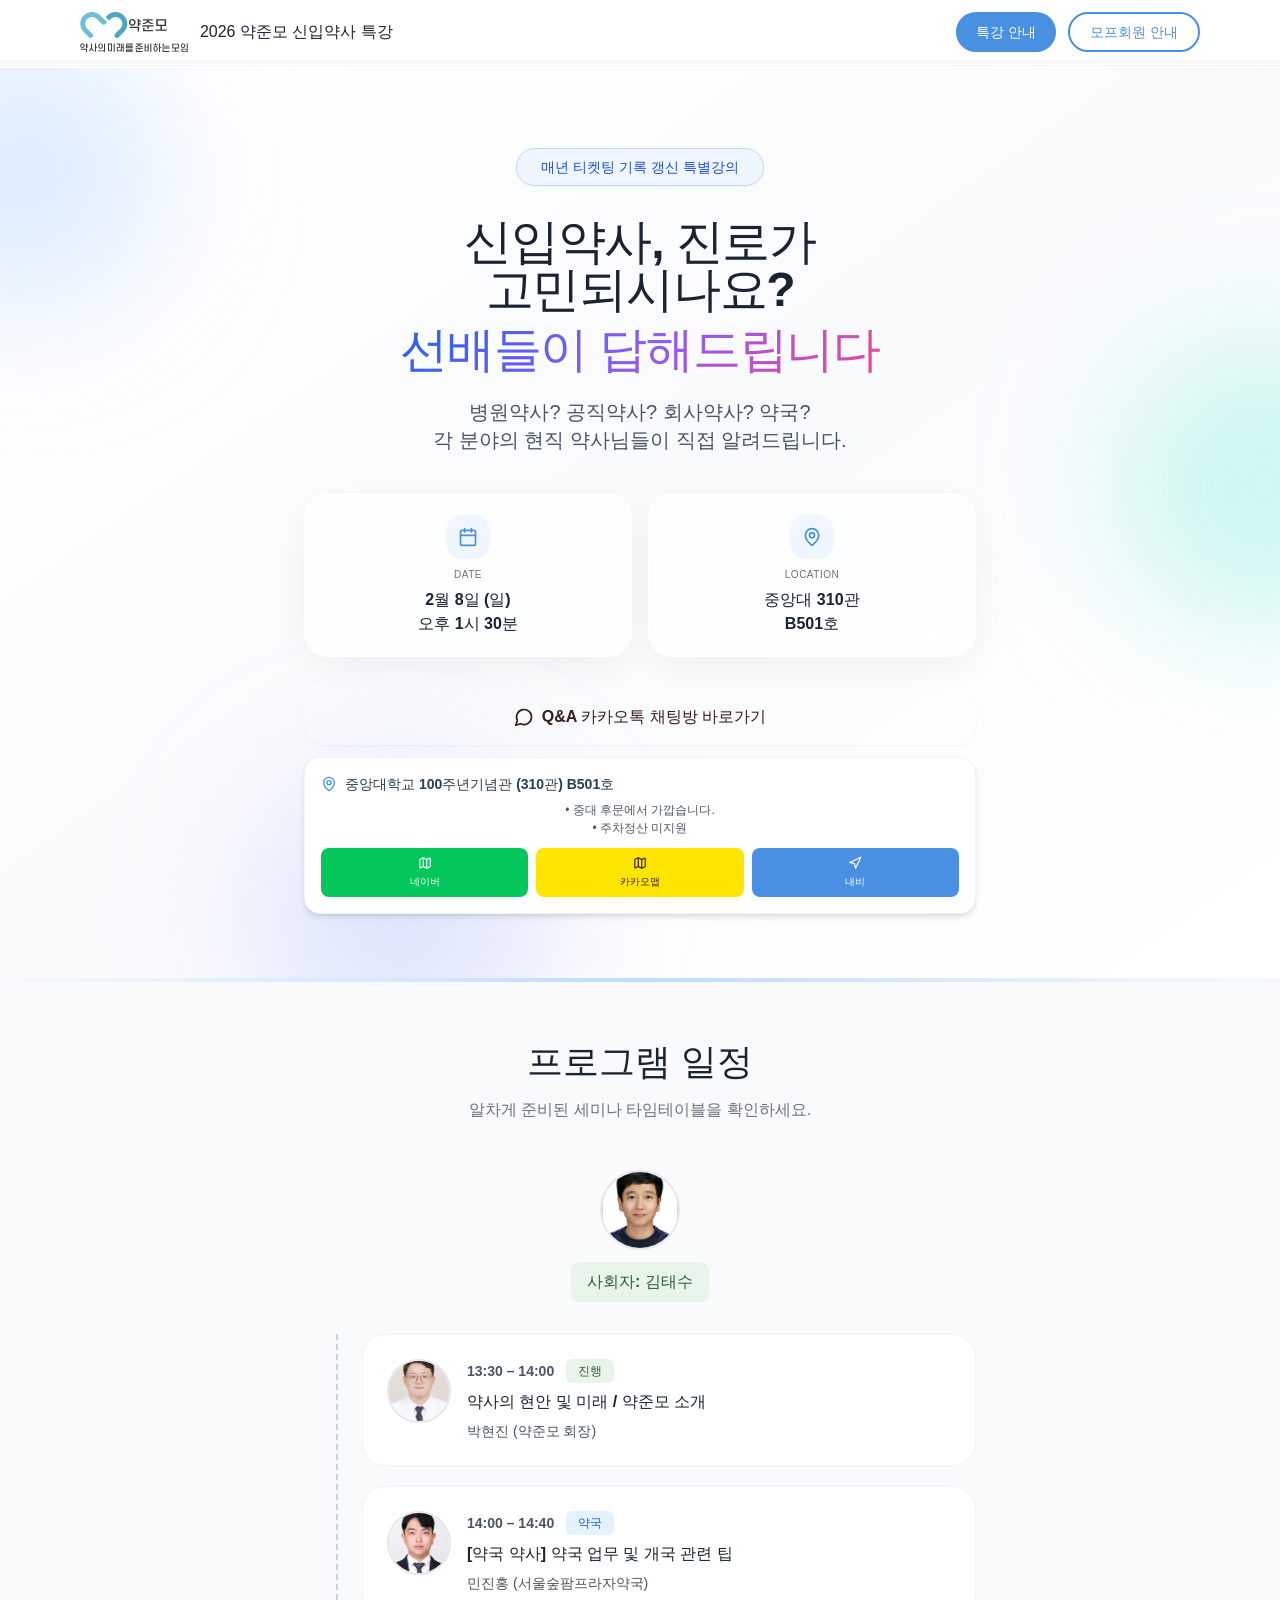
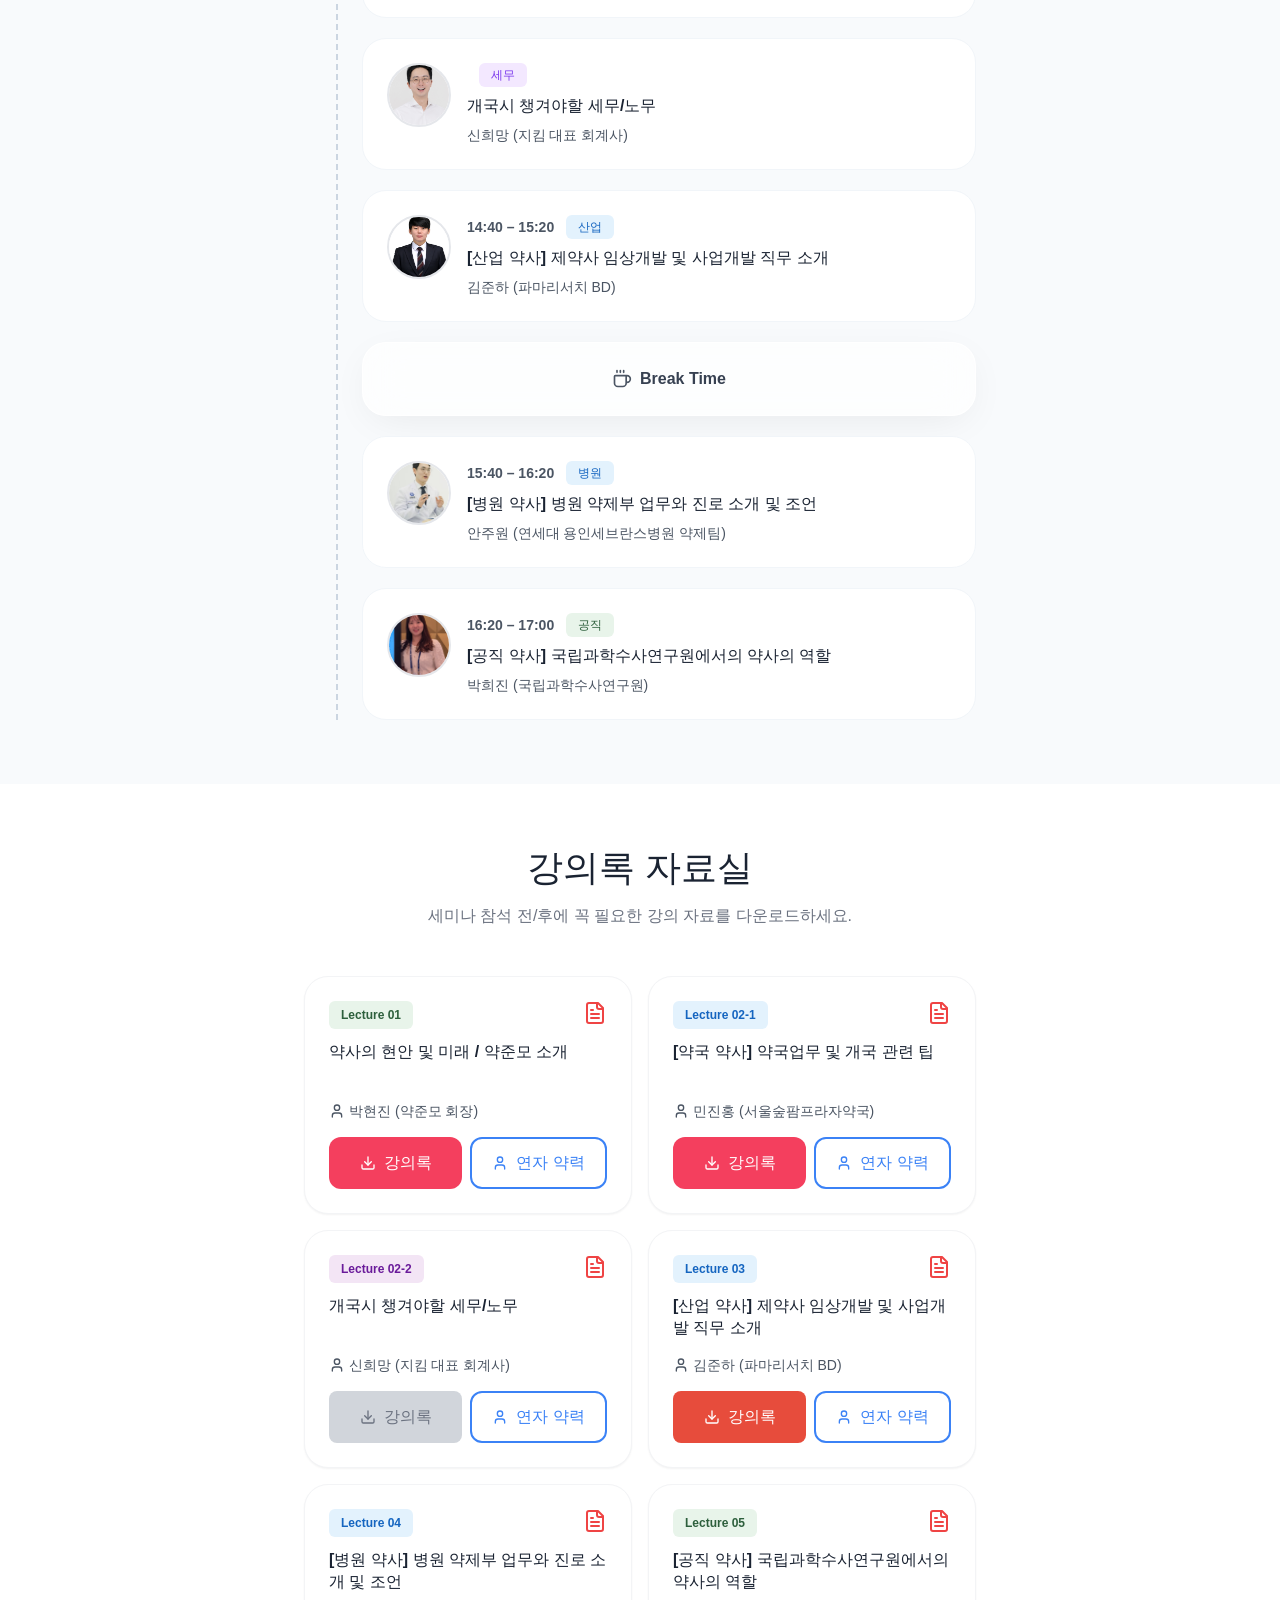
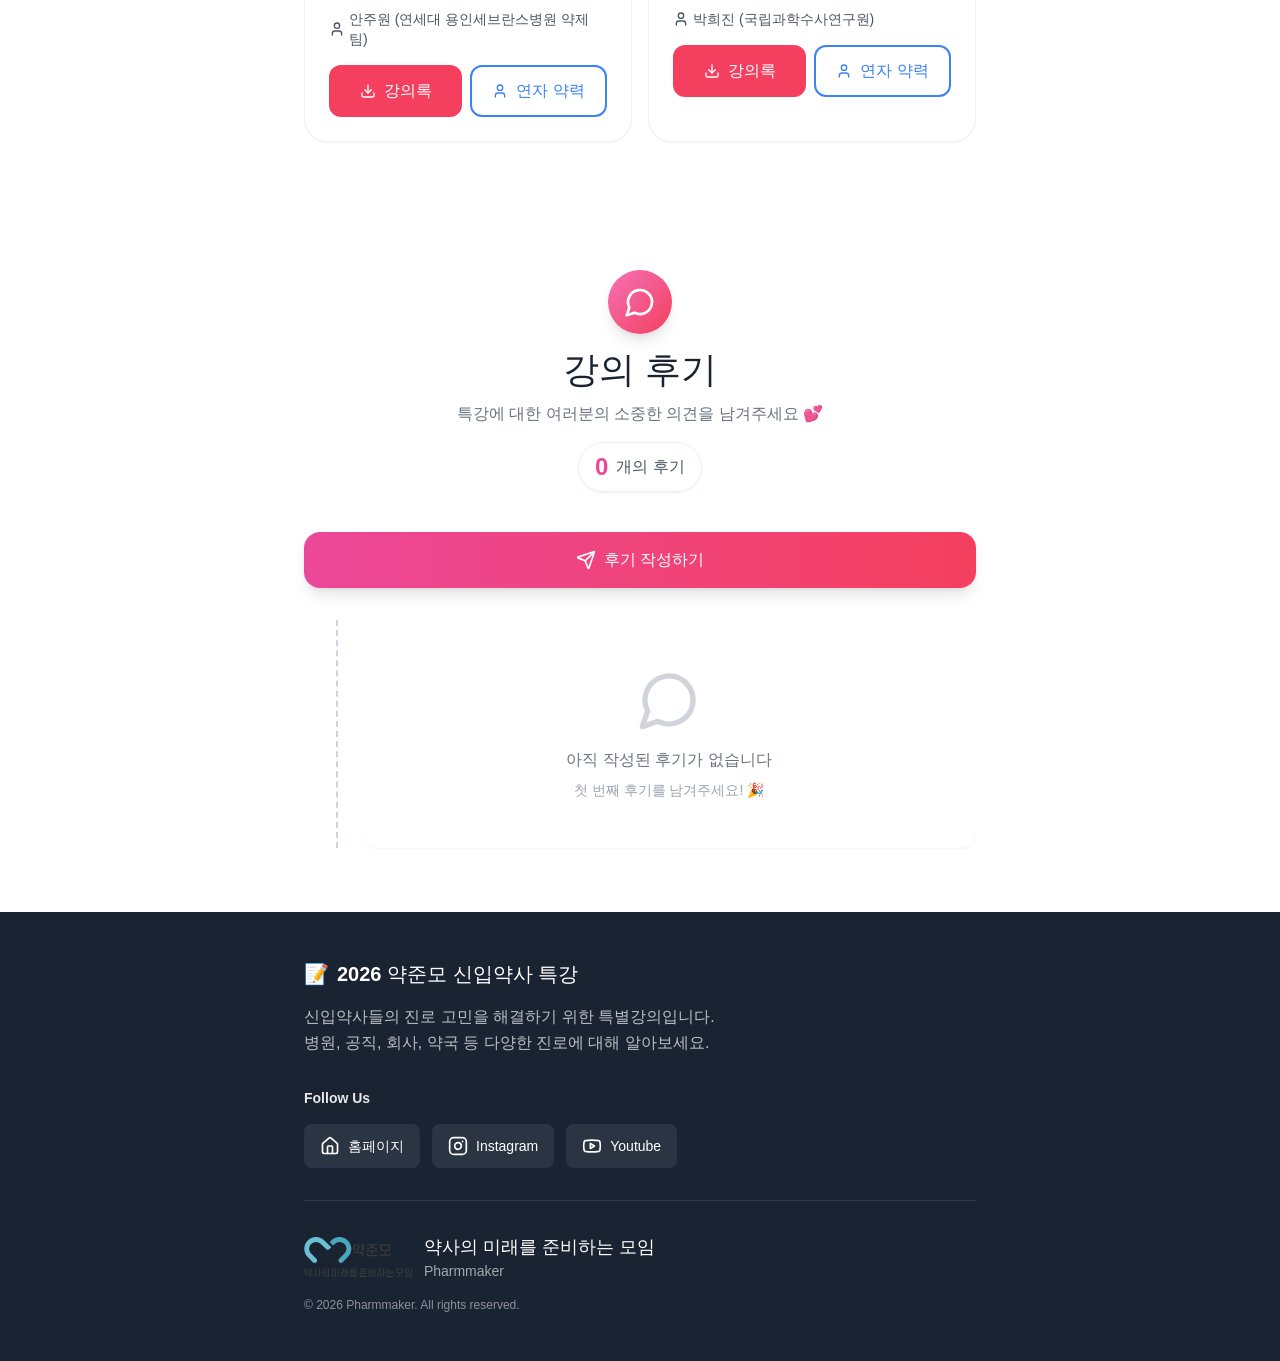
==== index.html @ dec11280 "chore: replace Tailwind CDN with compiled static CSS and clean up scripts" ====
<!doctype html>
<!-- Created in Figma Make -->
<html lang="kr">

<head>
    <meta charset="utf-8" />
    <noscript>
        <style>
            #container {
                display: none;
            }
        </style>
    </noscript>

    <meta name="viewport" content="width=device-width, initial-scale=1" />
    <meta name="color-scheme" content="light dark" />
    <meta name="color-scheme" content="light dark" />
    <style id="reset-css">
        @layer figreset, figoverridable, reset, theme, base, figutils, components, utilities;

        @layer figoverridable {
            :root {
                font-synthesis: none;
            }
        }

        @layer figutils {
            :root {
                --banner-height: 48px;
                --banner-height-v2: 40px;
                --full-height-with-banner: calc(100dvh - var(--banner-height));
            }

            @media (max-width: 600px) {
                .banner-v2-container {
                    left: 0 !important;
                    right: 0 !important;
                    margin: 0 auto !important;
                }
            }

            .wrapper-with-banner .min-h-screen {
                min-height: var(--full-height-with-banner);
            }

            .wrapper-with-banner .h-screen {
                height: var(--full-height-with-banner);
            }
        }
    </style>
    <style id="font-faces-0"></style>
    <style id="body-background-color">
        body:has([data-breakpoint-id="node-0_4"]) {
            background-color: #fff;
        }
    </style>
    <style id="ssr-css">
        #container .css-uwf2km {
            position: relative;
            flex: 1 0 0;
            display: block;
        }

        #container .css-exq74d {
            min-width: 1px;
            min-height: 1px;
            width: 100%;
            height: 100dvh;
        }

        #container .css-j9f0op {
            width: 100%;
            height: 100%;
        }
    </style>
    <script>
        window.__serverRenderedCSSClassNames = {
            "css-uwf2km":
                '{"position":"relative","flex":"1 0 0","display":"block"}',
            "css-exq74d":
                '{"minWidth":1,"minHeight":1,"width":"100%","height":"100dvh"}',
            "css-j9f0op": '{"width":"100%","height":"100%"}',
        };
    </script>
    <meta id="meta-9nigd2" name="description" content="병원? 약국? 회사? 공직? 약준모에서 신입 약사의 진로와 현실을 한 번에 확인하세요." />
    <!-- [EDIT: 사이트 메타데이터 (검색결과, 공유 시 뜨는 제목)] -->
    <meta id="meta-v06ulu" name="title" content="2026 약준모 신입 약사특강" />
    <meta id="meta-yw3oin" name="robots" content="noindex" />
    <meta id="meta-1ab1uk" name="twitter:card" content="summary_large_image" />
    <meta id="meta-fnr44y" name="twitter:url" content="https://day.xellos.top/" />
    <meta id="meta-foxz9n" name="twitter:title" content="2026 약준모 신입 약사특강" />
    <meta id="meta-uiui0t" name="twitter:description" content="병원? 약국? 회사? 공직? 약준모에서 신입 약사의 진로와 현실을 한 번에 확인하세요." />
    <meta id="meta-n0xxrk" property="og:title" content="2026 약준모 신입 약사특강" />
    <meta id="meta-dhmumg" property="og:description" content="병원? 약국? 회사? 공직? 약준모에서 신입 약사의 진로와 현실을 한 번에 확인하세요." />
    <meta id="meta-zfz6ci" property="og:type" content="website" />
    <meta id="meta-oncyjb" property="og:url" content="https://day.xellos.top/" />
    <meta id="meta-8jpxp7" property="og:site_name" content="2026 약준모 신입 약사특강" />
    <!-- [EDIT: 카카오톡 등 공유 시 나타나는 썸네일 이미지 (권장 크기: 1200x630, 가급적 절대경로(http...) 사용 권장)] -->
    <meta property="og:image" content="https://day.xellos.top/assets/images/share-thumbnail.jpg" />
    <meta name="twitter:image" content="https://day.xellos.top/assets/images/share-thumbnail.jpg" />
    <title id="title-e00xdp">2026 약준모 신입 약사특강</title>
    <!-- 기존 사이트(invite.0bin.in)의 스타일을 불러오는 부분 -->
    <link rel="stylesheet" href="./assets/css/style.css" />

    <link href="https://webfontworld.github.io/gmarket/GmarketSans.css" rel="stylesheet" />
    <link rel="stylesheet" href="./assets/css/tailwind.css" />
    <style>
        body * {
            font-family: "GmarketSans", "Gmarket Sans", sans-serif !important;
        }

        /* Modern Web App Styles */
        @keyframes float {

            0%,
            100% {
                transform: translateY(0);
            }

            50% {
                transform: translateY(-10px);
            }
        }

        @keyframes blob {
            0% {
                transform: translate(0px, 0px) scale(1);
            }

            33% {
                transform: translate(25px, -35px) scale(1.05);
            }

            66% {
                transform: translate(-15px, 15px) scale(0.95);
            }

            100% {
                transform: translate(0px, 0px) scale(1);
            }
        }

        .animate-blob {
            animation: blob 8s infinite cubic-bezier(0.4, 0, 0.2, 1);
        }

        .animation-delay-2000 {
            animation-delay: 2s;
        }

        .animation-delay-4000 {
            animation-delay: 4s;
        }

        .glass-card {
            background: rgba(255, 255, 255, 0.7);
            backdrop-filter: blur(20px);
            -webkit-backdrop-filter: blur(20px);
            border: 1px solid rgba(255, 255, 255, 0.8);
            box-shadow: 0 10px 40px -10px rgba(0, 0, 0, 0.08);
            transition: all 0.4s cubic-bezier(0.4, 0, 0.2, 1);
        }

        .glass-card:hover {
            transform: translateY(-5px);
            box-shadow: 0 20px 40px -10px rgba(0, 0, 0, 0.12);
            background: rgba(255, 255, 255, 0.95);
        }

        .word-keep {
            word-break: keep-all;
        }

        .text-gradient {
            background: linear-gradient(135deg, #2563eb, #8b5cf6, #ec4899);
            -webkit-background-clip: text;
            -webkit-text-fill-color: transparent;
        }

        .scale-touch {
            transition: transform 0.15s ease-out;
        }

        .scale-touch:active {
            transform: scale(0.96);
        }

        .schedule-timeline {
            border-left: 2px dashed #cbd5e1;
            margin-left: 32px;
            padding-left: 24px;
        }

        @media (max-width: 768px) {
            .schedule-timeline {
                margin-left: 24px;
                padding-left: 20px;
            }
        }
    </style>
</head>

<body>
    <!-- =========================================================
     [약준모 특강 템플릿 - 매년 업데이트 가이드]
     1. 연도 변경: 에디터에서 '2026'을 검색하여 다음 연도(예: 2027)로 모두 변경하세요.
     2. 일시/장소 변경: [EDIT: 일시 및 장소] 검색 후 해당 텍스트 수정
     3. 메인 배너 및 연자 사진: assets/images 폴더 내의 이미지 파일들을 
        동일한 이름(background-hero.png, speaker-1-profile.png 등)으로 덮어쓰기 하세요.
     4. 연자 정보: [EDIT: 연자 정보] 등을 검색하여 이름과 약력을 수정하세요.
     5. 링크 및 링크 버튼: [EDIT: 링크] 주석을 참고하여 이동 URL을 변경하세요.
========================================================== -->

    <script data-template-id="country-code">
        window.__cf_country = "KR";
    </script>

    <div id="container">
        <div>
            <div>
                <div class="tailwind css-uwf2km css-exq74d">
                    <div class="min-h-screen bg-white">
                        <header
                            class="fixed top-0 left-0 right-0 bg-white/80 backdrop-blur-md text-[#1a2332] z-50 shadow-sm border-b border-white/20">
                            <div class="max-w-6xl mx-auto px-4 py-3">
                                <div class="md:hidden">
                                    <div class="flex items-center justify-center gap-2 mb-3 cursor-pointer"
                                        onclick="window.location.href='index.html'">
                                        <img src="./assets/images/logo.svg" alt="약준모 로고" class="h-8" />
                                        <div class="text-sm text-[#1a2332]" style="
                          font-family: &quot;Gmarket Sans&quot;, sans-serif;
                          font-weight: 500;
                        ">
                                            2026 약준모 신입약사 특강
                                        </div>
                                    </div>
                                    <div class="flex gap-2 justify-center">
                                        <button onclick="window.location.href='index.html'"
                                            class="px-5 py-2 rounded-full text-sm font-semibold transition-colors duration-200 bg-[#4a90e2] text-white shadow-sm">
                                            특강 안내</button><button
                                            class="px-5 py-2 rounded-full text-sm font-semibold transition-colors duration-200 bg-white border-2 border-[#4a90e2] text-[#4a90e2] hover:bg-[#f0f7ff]">
                                            모프회원 안내
                                        </button>
                                    </div>
                                </div>
                                <div class="hidden md:flex items-center justify-between">
                                    <div class="flex items-center gap-3 cursor-pointer"
                                        onclick="window.location.href='index.html'">
                                        <img src="./assets/images/logo.svg" alt="약준모 로고" class="h-10" />
                                        <div class="text-base text-[#1a2332]" style="
                          font-family: &quot;Gmarket Sans&quot;, sans-serif;
                          font-weight: 500;
                        ">
                                            2026 약준모 신입약사 특강
                                        </div>
                                    </div>
                                    <div class="flex gap-3">
                                        <button onclick="window.location.href='index.html'"
                                            class="px-5 py-2 rounded-full text-sm font-semibold transition-colors duration-200 bg-[#4a90e2] text-white shadow-sm">
                                            특강 안내</button><button
                                            class="px-5 py-2 rounded-full text-sm font-semibold transition-colors duration-200 bg-white border-2 border-[#4a90e2] text-[#4a90e2] hover:bg-[#f0f7ff]">
                                            모프회원 안내
                                        </button>
                                    </div>
                                </div>
                            </div>
                            <div class="absolute bottom-0 left-0 right-0 h-1 bg-gray-100/50 overflow-hidden">
                                <div id="scroll-progress"
                                    class="h-full bg-gradient-to-r from-pink-500 via-blue-500 to-purple-500 transition-all duration-75 ease-out rounded-r-full"
                                    style="width: 0%"></div>
                            </div>
                        </header>
                        <main class="pt-[100px] md:pt-[68px]">
                            <section
                                class="relative bg-gradient-to-br from-[#eef2fe] via-[#f8fafc] to-[#f0fdfa] pt-20 pb-16 px-4 overflow-hidden">
                                <!-- Modern Animated Background Blobs -->
                                <div class="absolute inset-0 w-full h-full overflow-hidden z-0 pointer-events-none">
                                    <div
                                        class="absolute top-[-5%] left-[-10%] w-72 h-72 bg-blue-300 rounded-full mix-blend-multiply filter blur-3xl opacity-30 animate-blob">
                                    </div>
                                    <div
                                        class="absolute top-[30%] right-[-10%] w-72 h-72 bg-teal-300 rounded-full mix-blend-multiply filter blur-3xl opacity-30 animate-blob animation-delay-2000">
                                    </div>
                                    <div
                                        class="absolute bottom-[-10%] left-[20%] w-72 h-72 bg-indigo-300 rounded-full mix-blend-multiply filter blur-3xl opacity-30 animate-blob animation-delay-4000">
                                    </div>
                                </div>
                                <div class="max-w-2xl mx-auto text-center relative z-10">
                                    <div
                                        class="inline-flex items-center bg-blue-50 border border-blue-200 px-6 py-2 rounded-full mb-8 shadow-sm hover:shadow-md transition-transform hover:-translate-y-0.5 scale-touch">
                                        <span class="text-sm text-blue-700 font-bold">매년 티켓팅 기록 갱신 특별강의</span>
                                    </div>
                                    <h1 class="text-2xl sm:text-3xl md:text-5xl mb-5 tracking-tight word-keep leading-snug"
                                        style="
                        font-family: &quot;Gmarket Sans&quot;, sans-serif;
                        font-weight: 700;
                      ">
                                        <span class="text-[#1a2332]">신입약사, 진로가 고민되시나요?</span><br />
                                        <span class="text-gradient font-black mt-2 py-1 inline-block">선배들이 답해드립니다</span>
                                    </h1>
                                    <p class="text-[#475569] text-base md:text-xl mb-10 leading-relaxed word-keep">
                                        병원약사? 공직약사? 회사약사? 약국? <br class="hidden sm:block" />각 분야의 현직 약사님들이 직접 알려드립니다.
                                    </p>
                                    <div class="grid grid-cols-2 gap-4 mb-8">
                                        <div class="glass-card rounded-[24px] p-5 relative overflow-hidden group">
                                            <div class="flex flex-col items-center gap-2">
                                                <div
                                                    class="bg-blue-50 p-3 rounded-2xl group-hover:scale-110 transition-transform duration-300">
                                                    <svg xmlns="http://www.w3.org/2000/svg" width="24" height="24"
                                                        viewBox="0 0 24 24" fill="none" stroke="currentColor"
                                                        stroke-width="2" stroke-linecap="round" stroke-linejoin="round"
                                                        class="lucide lucide-calendar w-5 h-5 text-[#4a90e2]">
                                                        <path d="M8 2v4"></path>
                                                        <path d="M16 2v4"></path>
                                                        <rect width="18" height="18" x="3" y="4" rx="2"></rect>
                                                        <path d="M3 10h18"></path>
                                                    </svg>
                                                </div>
                                                <div class="text-center">
                                                    <p
                                                        class="text-[10px] text-gray-500 mb-1.5 tracking-wider uppercase">
                                                        Date
                                                    </p>
                                                    <p
                                                        class="font-bold text-[#1a2332] text-sm md:text-base leading-tight word-keep">
                                                        2월 8일 (일)<br />오후 1시 30분
                                                    </p>
                                                </div>
                                            </div>
                                        </div>
                                        <div class="glass-card rounded-[24px] p-5 relative overflow-hidden group">
                                            <div class="flex flex-col items-center gap-2">
                                                <div
                                                    class="bg-blue-50 p-3 rounded-2xl group-hover:scale-110 transition-transform duration-300">
                                                    <svg xmlns="http://www.w3.org/2000/svg" width="24" height="24"
                                                        viewBox="0 0 24 24" fill="none" stroke="currentColor"
                                                        stroke-width="2" stroke-linecap="round" stroke-linejoin="round"
                                                        class="lucide lucide-map-pin w-5 h-5 text-[#4a90e2]">
                                                        <path
                                                            d="M20 10c0 4.993-5.539 10.193-7.399 11.799a1 1 0 0 1-1.202 0C9.539 20.193 4 14.993 4 10a8 8 0 0 1 16 0">
                                                        </path>
                                                        <circle cx="12" cy="10" r="3"></circle>
                                                    </svg>
                                                </div>
                                                <div class="text-center">
                                                    <p
                                                        class="text-[10px] text-gray-500 mb-1.5 tracking-wider uppercase">
                                                        Location
                                                    </p>
                                                    <p
                                                        class="font-bold text-[#1a2332] text-sm md:text-base leading-tight word-keep">
                                                        중앙대 310관<br />B501호
                                                    </p>
                                                </div>
                                            </div>
                                        </div>
                                    </div>
                                    <div class="flex flex-col gap-3">
                                        <a href="https://open.kakao.com/o/gtef7uei" target="_blank"
                                            rel="noopener noreferrer"
                                            class="scale-touch w-full bg-gradient-to-r from-[#ffe812] to-[#ffdf00] hover:brightness-95 text-[#3a1d1d] font-bold py-4 px-6 rounded-[20px] flex items-center justify-center gap-2 shadow-sm hover:shadow-md transition-all duration-200"><svg
                                                xmlns="http://www.w3.org/2000/svg" width="24" height="24"
                                                viewBox="0 0 24 24" fill="none" stroke="currentColor" stroke-width="2"
                                                stroke-linecap="round" stroke-linejoin="round"
                                                class="lucide lucide-message-circle w-5 h-5">
                                                <path d="M7.9 20A9 9 0 1 0 4 16.1L2 22Z"></path>
                                            </svg>Q&amp;A 카카오톡 채팅방 바로가기</a>
                                        <div class="bg-white rounded-2xl p-4 shadow-md border border-gray-100">
                                            <div class="flex items-center gap-2 mb-2">
                                                <svg xmlns="http://www.w3.org/2000/svg" width="24" height="24"
                                                    viewBox="0 0 24 24" fill="none" stroke="currentColor"
                                                    stroke-width="2" stroke-linecap="round" stroke-linejoin="round"
                                                    class="lucide lucide-map-pin w-4 h-4 text-[#4a90e2]">
                                                    <path
                                                        d="M20 10c0 4.993-5.539 10.193-7.399 11.799a1 1 0 0 1-1.202 0C9.539 20.193 4 14.993 4 10a8 8 0 0 1 16 0">
                                                    </path>
                                                    <circle cx="12" cy="10" r="3"></circle>
                                                </svg>
                                                <h3 class="font-bold text-[#2c3e50] text-sm">
                                                    중앙대학교 100주년기념관 (310관) B501호
                                                </h3>
                                            </div>
                                            <div class="text-xs text-gray-600 mb-3 space-y-0.5">
                                                <p>• 중대 후문에서 가깝습니다.</p>
                                                <p>• 주차정산 미지원</p>
                                            </div>
                                            <div class="grid grid-cols-3 gap-2">
                                                <a href="nmap://place?id=1960046577"
                                                    class="flex flex-col items-center justify-center gap-1 bg-[#03c75a] hover:bg-[#02b350] text-white py-2 px-2 rounded-lg transition-colors duration-200"><svg
                                                        xmlns="http://www.w3.org/2000/svg" width="24" height="24"
                                                        viewBox="0 0 24 24" fill="none" stroke="currentColor"
                                                        stroke-width="2" stroke-linecap="round" stroke-linejoin="round"
                                                        class="lucide lucide-map w-3.5 h-3.5">
                                                        <path
                                                            d="M14.106 5.553a2 2 0 0 0 1.788 0l3.659-1.83A1 1 0 0 1 21 4.619v12.764a1 1 0 0 1-.553.894l-4.553 2.277a2 2 0 0 1-1.788 0l-4.212-2.106a2 2 0 0 0-1.788 0l-3.659 1.83A1 1 0 0 1 3 19.381V6.618a1 1 0 0 1 .553-.894l4.553-2.277a2 2 0 0 1 1.788 0z">
                                                        </path>
                                                        <path d="M15 5.764v15"></path>
                                                        <path d="M9 3.236v15"></path>
                                                    </svg><span class="text-[10px] font-semibold">네이버</span></a><a
                                                    href="kakaomap://place?id=25977518"
                                                    class="flex flex-col items-center justify-center gap-1 bg-[#fee500] hover:bg-[#fdd800] text-[#3c1e1e] py-2 px-2 rounded-lg transition-colors duration-200"><svg
                                                        xmlns="http://www.w3.org/2000/svg" width="24" height="24"
                                                        viewBox="0 0 24 24" fill="none" stroke="currentColor"
                                                        stroke-width="2" stroke-linecap="round" stroke-linejoin="round"
                                                        class="lucide lucide-map w-3.5 h-3.5">
                                                        <path
                                                            d="M14.106 5.553a2 2 0 0 0 1.788 0l3.659-1.83A1 1 0 0 1 21 4.619v12.764a1 1 0 0 1-.553.894l-4.553 2.277a2 2 0 0 1-1.788 0l-4.212-2.106a2 2 0 0 0-1.788 0l-3.659 1.83A1 1 0 0 1 3 19.381V6.618a1 1 0 0 1 .553-.894l4.553-2.277a2 2 0 0 1 1.788 0z">
                                                        </path>
                                                        <path d="M15 5.764v15"></path>
                                                        <path d="M9 3.236v15"></path>
                                                    </svg><span class="text-[10px] font-semibold">카카오맵</span></a><a
                                                    href="kakaomap://route?ep=25977518&amp;by=CAR"
                                                    class="flex flex-col items-center justify-center gap-1 bg-[#4a90e2] hover:bg-[#357abd] text-white py-2 px-2 rounded-lg transition-colors duration-200"><svg
                                                        xmlns="http://www.w3.org/2000/svg" width="24" height="24"
                                                        viewBox="0 0 24 24" fill="none" stroke="currentColor"
                                                        stroke-width="2" stroke-linecap="round" stroke-linejoin="round"
                                                        class="lucide lucide-navigation w-3.5 h-3.5">
                                                        <polygon points="3 11 22 2 13 21 11 13 3 11"></polygon>
                                                    </svg><span class="text-[10px] font-semibold">내비</span></a>
                                            </div>
                                        </div>
                                    </div>
                                </div>
                            </section>
                            <section class="py-16 px-4 bg-slate-50 relative overflow-hidden">
                                <div
                                    class="absolute top-0 right-0 w-full h-1 bg-gradient-to-r from-transparent via-blue-200 to-transparent">
                                </div>
                                <div class="max-w-2xl mx-auto">
                                    <h2 class="text-2xl md:text-4xl font-bold text-center mb-4 text-[#1a2332]">
                                        프로그램 일정
                                    </h2>
                                    <p class="text-center text-gray-500 mb-12 word-keep text-sm md:text-base">
                                        알차게 준비된 세미나 타임테이블을 확인하세요.
                                    </p>
                                    <div class="mb-8 flex flex-col items-center">
                                        <img src="./assets/images/hero-background.png" alt="김태수 사회자"
                                            class="w-20 h-20 rounded-full object-cover border-2 border-gray-200 mb-3" /><span
                                            class="inline-block bg-[#e8f4ea] text-[#2d5f3c] px-4 py-2 rounded-lg font-semibold">사회자:
                                            김태수</span>
                                    </div>
                                    <div class="space-y-5 schedule-timeline">
                                        <div
                                            class="bg-white border border-slate-100 rounded-[24px] p-6 hover:shadow-xl transition-all duration-300 hover:-translate-y-1 relative z-10">
                                            <div class="flex items-start gap-4">
                                                <div class="flex-shrink-0">
                                                    <img src="./assets/images/speaker-1-profile.png" alt="박현진 (약준모 회장)"
                                                        class="w-16 h-16 rounded-full object-cover border-2 border-gray-200" />
                                                </div>
                                                <div class="flex-1">
                                                    <div class="flex items-center gap-3 mb-2">
                                                        <div class="text-gray-600 font-semibold text-sm">
                                                            13:30 – 14:00
                                                        </div>
                                                        <span
                                                            class="inline-block px-3 py-1 rounded-md text-xs font-semibold bg-[#e8f4ea] text-[#2d5f3c]">진행</span>
                                                    </div>
                                                    <h3 class="font-bold text-[#1a2332] mb-2 leading-snug">
                                                        약사의 현안 및 미래 / 약준모 소개
                                                    </h3>
                                                    <p class="text-sm text-gray-600">
                                                        박현진 (약준모 회장)
                                                    </p>
                                                </div>
                                            </div>
                                        </div>
                                        <div
                                            class="bg-white border border-slate-100 rounded-[24px] p-6 hover:shadow-xl transition-all duration-300 hover:-translate-y-1 relative z-10">
                                            <div class="flex items-start gap-4">
                                                <div class="flex-shrink-0">
                                                    <img src="./assets/images/speaker-2-profile.png"
                                                        alt="민진홍 (서울숲팜프라자약국)"
                                                        class="w-16 h-16 rounded-full object-cover border-2 border-gray-200" />
                                                </div>
                                                <div class="flex-1">
                                                    <div class="flex items-center gap-3 mb-2">
                                                        <div class="text-gray-600 font-semibold text-sm">
                                                            14:00 – 14:40
                                                        </div>
                                                        <span
                                                            class="inline-block px-3 py-1 rounded-md text-xs font-semibold bg-[#e3f2fd] text-[#1565c0]">약국</span>
                                                    </div>
                                                    <h3 class="font-bold text-[#1a2332] mb-2 leading-snug">
                                                        [약국 약사] 약국 업무 및 개국 관련 팁
                                                    </h3>
                                                    <p class="text-sm text-gray-600">
                                                        민진홍 (서울숲팜프라자약국)
                                                    </p>
                                                </div>
                                            </div>
                                        </div>
                                        <div
                                            class="bg-white border border-slate-100 rounded-[24px] p-6 hover:shadow-xl transition-all duration-300 hover:-translate-y-1 relative z-10">
                                            <div class="flex items-start gap-4">
                                                <div class="flex-shrink-0">
                                                    <img src="./assets/images/speaker-3-profile.png"
                                                        alt="신희망 (지킴 대표 회계사)"
                                                        class="w-16 h-16 rounded-full object-cover border-2 border-gray-200" />
                                                </div>
                                                <div class="flex-1">
                                                    <div class="flex items-center gap-3 mb-2">
                                                        <div class="text-gray-600 font-semibold text-sm"></div>
                                                        <span
                                                            class="inline-block px-3 py-1 rounded-md text-xs font-semibold bg-[#f3e8ff] text-[#7c3aed]">세무</span>
                                                    </div>
                                                    <h3 class="font-bold text-[#1a2332] mb-2 leading-snug">
                                                        개국시 챙겨야할 세무/노무
                                                    </h3>
                                                    <p class="text-sm text-gray-600">
                                                        신희망 (지킴 대표 회계사)
                                                    </p>
                                                </div>
                                            </div>
                                        </div>
                                        <div
                                            class="bg-white border border-slate-100 rounded-[24px] p-6 hover:shadow-xl transition-all duration-300 hover:-translate-y-1 relative z-10">
                                            <div class="flex items-start gap-4">
                                                <div class="flex-shrink-0">
                                                    <img src="./assets/images/speaker-1-detail.png" alt="김준하 (파마리서치 BD)"
                                                        class="w-16 h-16 rounded-full object-cover border-2 border-gray-200" />
                                                </div>
                                                <div class="flex-1">
                                                    <div class="flex items-center gap-3 mb-2">
                                                        <div class="text-gray-600 font-semibold text-sm">
                                                            14:40 – 15:20
                                                        </div>
                                                        <span
                                                            class="inline-block px-3 py-1 rounded-md text-xs font-semibold bg-[#e3f2fd] text-[#1565c0]">산업</span>
                                                    </div>
                                                    <h3 class="font-bold text-[#1a2332] mb-2 leading-snug">
                                                        [산업 약사] 제약사 임상개발 및 사업개발 직무 소개
                                                    </h3>
                                                    <p class="text-sm text-gray-600">
                                                        김준하 (파마리서치 BD)
                                                    </p>
                                                </div>
                                            </div>
                                        </div>
                                        <div
                                            class="glass-card rounded-[24px] p-6 flex items-center justify-center gap-2 relative z-10">
                                            <svg xmlns="http://www.w3.org/2000/svg" width="24" height="24"
                                                viewBox="0 0 24 24" fill="none" stroke="currentColor" stroke-width="2"
                                                stroke-linecap="round" stroke-linejoin="round"
                                                class="lucide lucide-coffee w-5 h-5 text-gray-600">
                                                <path d="M10 2v2"></path>
                                                <path d="M14 2v2"></path>
                                                <path
                                                    d="M16 8a1 1 0 0 1 1 1v8a4 4 0 0 1-4 4H7a4 4 0 0 1-4-4V9a1 1 0 0 1 1-1h14a4 4 0 1 1 0 8h-1">
                                                </path>
                                                <path d="M6 2v2"></path>
                                            </svg><span class="font-semibold text-gray-700">Break Time</span>
                                        </div>
                                        <div
                                            class="bg-white border border-slate-100 rounded-[24px] p-6 hover:shadow-xl transition-all duration-300 hover:-translate-y-1 relative z-10">
                                            <div class="flex items-start gap-4">
                                                <div class="flex-shrink-0">
                                                    <img src="./assets/images/speaker-2-detail.png"
                                                        alt="안주원 (연세대 용인세브란스병원 약제팀)"
                                                        class="w-16 h-16 rounded-full object-cover border-2 border-gray-200" />
                                                </div>
                                                <div class="flex-1">
                                                    <div class="flex items-center gap-3 mb-2">
                                                        <div class="text-gray-600 font-semibold text-sm">
                                                            15:40 – 16:20
                                                        </div>
                                                        <span
                                                            class="inline-block px-3 py-1 rounded-md text-xs font-semibold bg-[#e3f2fd] text-[#1565c0]">병원</span>
                                                    </div>
                                                    <h3 class="font-bold text-[#1a2332] mb-2 leading-snug">
                                                        [병원 약사] 병원 약제부 업무와 진로 소개 및 조언
                                                    </h3>
                                                    <p class="text-sm text-gray-600">
                                                        안주원 (연세대 용인세브란스병원 약제팀)
                                                    </p>
                                                </div>
                                            </div>
                                        </div>
                                        <div
                                            class="bg-white border border-slate-100 rounded-[24px] p-6 hover:shadow-xl transition-all duration-300 hover:-translate-y-1 relative z-10">
                                            <div class="flex items-start gap-4">
                                                <div class="flex-shrink-0">
                                                    <img src="./assets/images/speaker-3-detail.png"
                                                        alt="박희진 (국립과학수사연구원)"
                                                        class="w-16 h-16 rounded-full object-cover border-2 border-gray-200" />
                                                </div>
                                                <div class="flex-1">
                                                    <div class="flex items-center gap-3 mb-2">
                                                        <div class="text-gray-600 font-semibold text-sm">
                                                            16:20 – 17:00
                                                        </div>
                                                        <span
                                                            class="inline-block px-3 py-1 rounded-md text-xs font-semibold bg-[#e8f4ea] text-[#2d5f3c]">공직</span>
                                                    </div>
                                                    <h3 class="font-bold text-[#1a2332] mb-2 leading-snug">
                                                        [공직 약사] 국립과학수사연구원에서의 약사의 역할
                                                    </h3>
                                                    <p class="text-sm text-gray-600">
                                                        박희진 (국립과학수사연구원)
                                                    </p>
                                                </div>
                                            </div>
                                        </div>
                                    </div>
                                </div>
                            </section>
                            <section class="py-16 px-4 bg-white">
                                <div class="max-w-2xl mx-auto">
                                    <h2 class="text-2xl md:text-4xl font-bold text-center mb-4 text-[#1a2332]">
                                        강의록 자료실
                                    </h2>
                                    <p class="text-center text-gray-500 mb-12 word-keep text-sm md:text-base">
                                        세미나 참석 전/후에 꼭 필요한 강의 자료를 다운로드하세요.
                                    </p>
                                    <div class="grid grid-cols-1 md:grid-cols-2 gap-4">
                                        <div
                                            class="bg-white border border-gray-100 rounded-[24px] p-6 shadow-sm hover:shadow-xl transition-all duration-300 hover:-translate-y-1 relative group">
                                            <div class="flex items-start justify-between mb-3">
                                                <span
                                                    class="text-xs font-bold px-3 py-1.5 rounded-md bg-[#e8f4ea] text-[#2d5f3c]">Lecture
                                                    01</span><svg xmlns="http://www.w3.org/2000/svg" width="24"
                                                    height="24" viewBox="0 0 24 24" fill="none" stroke="currentColor"
                                                    stroke-width="2" stroke-linecap="round" stroke-linejoin="round"
                                                    class="lucide lucide-file-text w-6 h-6 text-red-500">
                                                    <path
                                                        d="M15 2H6a2 2 0 0 0-2 2v16a2 2 0 0 0 2 2h12a2 2 0 0 0 2-2V7Z">
                                                    </path>
                                                    <path d="M14 2v4a2 2 0 0 0 2 2h4"></path>
                                                    <path d="M10 9H8"></path>
                                                    <path d="M16 13H8"></path>
                                                    <path d="M16 17H8"></path>
                                                </svg>
                                            </div>
                                            <h3 class="font-bold text-[#1a2332] mb-3 leading-snug min-h-[3rem]">
                                                약사의 현안 및 미래 / 약준모 소개
                                            </h3>
                                            <div class="flex items-center gap-1 text-sm text-gray-600 mb-4">
                                                <svg xmlns="http://www.w3.org/2000/svg" width="24" height="24"
                                                    viewBox="0 0 24 24" fill="none" stroke="currentColor"
                                                    stroke-width="2" stroke-linecap="round" stroke-linejoin="round"
                                                    class="lucide lucide-user w-4 h-4">
                                                    <path d="M19 21v-2a4 4 0 0 0-4-4H9a4 4 0 0 0-4 4v2"></path>
                                                    <circle cx="12" cy="7" r="4"></circle>
                                                </svg><span>박현진 (약준모 회장)</span>
                                            </div>
                                            <div class="flex gap-2">
                                                <a href="https://www.pharmmaker.com/lectures/lecture01_park_hyunjin.pdf"
                                                    target="_blank" rel="noopener noreferrer"
                                                    class="scale-touch flex-1 font-bold py-3 px-4 rounded-xl flex items-center justify-center gap-2 transition-all duration-200 bg-rose-500 text-white hover:bg-rose-600 hover:shadow-md cursor-pointer"><svg
                                                        xmlns="http://www.w3.org/2000/svg" width="24" height="24"
                                                        viewBox="0 0 24 24" fill="none" stroke="currentColor"
                                                        stroke-width="2" stroke-linecap="round" stroke-linejoin="round"
                                                        class="lucide lucide-download w-4 h-4">
                                                        <path d="M21 15v4a2 2 0 0 1-2 2H5a2 2 0 0 1-2-2v-4"></path>
                                                        <polyline points="7 10 12 15 17 10"></polyline>
                                                        <line x1="12" x2="12" y1="15" y2="3"></line>
                                                    </svg>강의록</a><button
                                                    class="scale-touch flex-1 font-bold py-3 px-4 rounded-xl border-2 flex items-center justify-center gap-2 transition-all duration-200 bg-white text-blue-500 border-blue-500 hover:bg-blue-50 hover:shadow-md cursor-pointer">
                                                    <svg xmlns="http://www.w3.org/2000/svg" width="24" height="24"
                                                        viewBox="0 0 24 24" fill="none" stroke="currentColor"
                                                        stroke-width="2" stroke-linecap="round" stroke-linejoin="round"
                                                        class="lucide lucide-user w-4 h-4">
                                                        <path d="M19 21v-2a4 4 0 0 0-4-4H9a4 4 0 0 0-4 4v2"></path>
                                                        <circle cx="12" cy="7" r="4"></circle>
                                                    </svg>연자 약력
                                                </button>
                                            </div>
                                        </div>
                                        <div
                                            class="bg-white border border-gray-100 rounded-[24px] p-6 shadow-sm hover:shadow-xl transition-all duration-300 hover:-translate-y-1 relative group">
                                            <div class="flex items-start justify-between mb-3">
                                                <span
                                                    class="text-xs font-bold px-3 py-1.5 rounded-md bg-[#e3f2fd] text-[#1565c0]">Lecture
                                                    02-1</span><svg xmlns="http://www.w3.org/2000/svg" width="24"
                                                    height="24" viewBox="0 0 24 24" fill="none" stroke="currentColor"
                                                    stroke-width="2" stroke-linecap="round" stroke-linejoin="round"
                                                    class="lucide lucide-file-text w-6 h-6 text-red-500">
                                                    <path
                                                        d="M15 2H6a2 2 0 0 0-2 2v16a2 2 0 0 0 2 2h12a2 2 0 0 0 2-2V7Z">
                                                    </path>
                                                    <path d="M14 2v4a2 2 0 0 0 2 2h4"></path>
                                                    <path d="M10 9H8"></path>
                                                    <path d="M16 13H8"></path>
                                                    <path d="M16 17H8"></path>
                                                </svg>
                                            </div>
                                            <h3 class="font-bold text-[#1a2332] mb-3 leading-snug min-h-[3rem]">
                                                [약국 약사] 약국업무 및 개국 관련 팁
                                            </h3>
                                            <div class="flex items-center gap-1 text-sm text-gray-600 mb-4">
                                                <svg xmlns="http://www.w3.org/2000/svg" width="24" height="24"
                                                    viewBox="0 0 24 24" fill="none" stroke="currentColor"
                                                    stroke-width="2" stroke-linecap="round" stroke-linejoin="round"
                                                    class="lucide lucide-user w-4 h-4">
                                                    <path d="M19 21v-2a4 4 0 0 0-4-4H9a4 4 0 0 0-4 4v2"></path>
                                                    <circle cx="12" cy="7" r="4"></circle>
                                                </svg><span>민진홍 (서울숲팜프라자약국)</span>
                                            </div>
                                            <div class="flex gap-2">
                                                <a href="https://www.pharmmaker.com/lectures/lecture02-1_min_jinhong.pdf"
                                                    target="_blank" rel="noopener noreferrer"
                                                    class="scale-touch flex-1 font-bold py-3 px-4 rounded-xl flex items-center justify-center gap-2 transition-all duration-200 bg-rose-500 text-white hover:bg-rose-600 hover:shadow-md cursor-pointer"><svg
                                                        xmlns="http://www.w3.org/2000/svg" width="24" height="24"
                                                        viewBox="0 0 24 24" fill="none" stroke="currentColor"
                                                        stroke-width="2" stroke-linecap="round" stroke-linejoin="round"
                                                        class="lucide lucide-download w-4 h-4">
                                                        <path d="M21 15v4a2 2 0 0 1-2 2H5a2 2 0 0 1-2-2v-4"></path>
                                                        <polyline points="7 10 12 15 17 10"></polyline>
                                                        <line x1="12" x2="12" y1="15" y2="3"></line>
                                                    </svg>강의록</a><button
                                                    class="scale-touch flex-1 font-bold py-3 px-4 rounded-xl border-2 flex items-center justify-center gap-2 transition-all duration-200 bg-white text-blue-500 border-blue-500 hover:bg-blue-50 hover:shadow-md cursor-pointer">
                                                    <svg xmlns="http://www.w3.org/2000/svg" width="24" height="24"
                                                        viewBox="0 0 24 24" fill="none" stroke="currentColor"
                                                        stroke-width="2" stroke-linecap="round" stroke-linejoin="round"
                                                        class="lucide lucide-user w-4 h-4">
                                                        <path d="M19 21v-2a4 4 0 0 0-4-4H9a4 4 0 0 0-4 4v2"></path>
                                                        <circle cx="12" cy="7" r="4"></circle>
                                                    </svg>연자 약력
                                                </button>
                                            </div>
                                        </div>
                                        <div
                                            class="bg-white border border-gray-100 rounded-[24px] p-6 shadow-sm hover:shadow-xl transition-all duration-300 hover:-translate-y-1 relative group">
                                            <div class="flex items-start justify-between mb-3">
                                                <span
                                                    class="text-xs font-bold px-3 py-1.5 rounded-md bg-[#f3e5f5] text-[#6a1b9a]">Lecture
                                                    02-2</span><svg xmlns="http://www.w3.org/2000/svg" width="24"
                                                    height="24" viewBox="0 0 24 24" fill="none" stroke="currentColor"
                                                    stroke-width="2" stroke-linecap="round" stroke-linejoin="round"
                                                    class="lucide lucide-file-text w-6 h-6 text-red-500">
                                                    <path
                                                        d="M15 2H6a2 2 0 0 0-2 2v16a2 2 0 0 0 2 2h12a2 2 0 0 0 2-2V7Z">
                                                    </path>
                                                    <path d="M14 2v4a2 2 0 0 0 2 2h4"></path>
                                                    <path d="M10 9H8"></path>
                                                    <path d="M16 13H8"></path>
                                                    <path d="M16 17H8"></path>
                                                </svg>
                                            </div>
                                            <h3 class="font-bold text-[#1a2332] mb-3 leading-snug min-h-[3rem]">
                                                개국시 챙겨야할 세무/노무
                                            </h3>
                                            <div class="flex items-center gap-1 text-sm text-gray-600 mb-4">
                                                <svg xmlns="http://www.w3.org/2000/svg" width="24" height="24"
                                                    viewBox="0 0 24 24" fill="none" stroke="currentColor"
                                                    stroke-width="2" stroke-linecap="round" stroke-linejoin="round"
                                                    class="lucide lucide-user w-4 h-4">
                                                    <path d="M19 21v-2a4 4 0 0 0-4-4H9a4 4 0 0 0-4 4v2"></path>
                                                    <circle cx="12" cy="7" r="4"></circle>
                                                </svg><span>신희망 (지킴 대표 회계사)</span>
                                            </div>
                                            <div class="flex gap-2">
                                                <a target="_blank" rel="noopener noreferrer"
                                                    class="flex-1 font-semibold py-2.5 px-4 rounded-lg flex items-center justify-center gap-2 transition-colors duration-200 bg-gray-300 text-gray-500 cursor-not-allowed"><svg
                                                        xmlns="http://www.w3.org/2000/svg" width="24" height="24"
                                                        viewBox="0 0 24 24" fill="none" stroke="currentColor"
                                                        stroke-width="2" stroke-linecap="round" stroke-linejoin="round"
                                                        class="lucide lucide-download w-4 h-4">
                                                        <path d="M21 15v4a2 2 0 0 1-2 2H5a2 2 0 0 1-2-2v-4"></path>
                                                        <polyline points="7 10 12 15 17 10"></polyline>
                                                        <line x1="12" x2="12" y1="15" y2="3"></line>
                                                    </svg>강의록</a><button
                                                    class="scale-touch flex-1 font-bold py-3 px-4 rounded-xl border-2 flex items-center justify-center gap-2 transition-all duration-200 bg-white text-blue-500 border-blue-500 hover:bg-blue-50 hover:shadow-md cursor-pointer">
                                                    <svg xmlns="http://www.w3.org/2000/svg" width="24" height="24"
                                                        viewBox="0 0 24 24" fill="none" stroke="currentColor"
                                                        stroke-width="2" stroke-linecap="round" stroke-linejoin="round"
                                                        class="lucide lucide-user w-4 h-4">
                                                        <path d="M19 21v-2a4 4 0 0 0-4-4H9a4 4 0 0 0-4 4v2"></path>
                                                        <circle cx="12" cy="7" r="4"></circle>
                                                    </svg>연자 약력
                                                </button>
                                            </div>
                                        </div>
                                        <div
                                            class="bg-white border border-gray-100 rounded-[24px] p-6 shadow-sm hover:shadow-xl transition-all duration-300 hover:-translate-y-1 relative group">
                                            <div class="flex items-start justify-between mb-3">
                                                <span
                                                    class="text-xs font-bold px-3 py-1.5 rounded-md bg-[#e3f2fd] text-[#1565c0]">Lecture
                                                    03</span><svg xmlns="http://www.w3.org/2000/svg" width="24"
                                                    height="24" viewBox="0 0 24 24" fill="none" stroke="currentColor"
                                                    stroke-width="2" stroke-linecap="round" stroke-linejoin="round"
                                                    class="lucide lucide-file-text w-6 h-6 text-red-500">
                                                    <path
                                                        d="M15 2H6a2 2 0 0 0-2 2v16a2 2 0 0 0 2 2h12a2 2 0 0 0 2-2V7Z">
                                                    </path>
                                                    <path d="M14 2v4a2 2 0 0 0 2 2h4"></path>
                                                    <path d="M10 9H8"></path>
                                                    <path d="M16 13H8"></path>
                                                    <path d="M16 17H8"></path>
                                                </svg>
                                            </div>
                                            <h3 class="font-bold text-[#1a2332] mb-3 leading-snug min-h-[3rem]">
                                                [산업 약사] 제약사 임상개발 및 사업개발 직무 소개
                                            </h3>
                                            <div class="flex items-center gap-1 text-sm text-gray-600 mb-4">
                                                <svg xmlns="http://www.w3.org/2000/svg" width="24" height="24"
                                                    viewBox="0 0 24 24" fill="none" stroke="currentColor"
                                                    stroke-width="2" stroke-linecap="round" stroke-linejoin="round"
                                                    class="lucide lucide-user w-4 h-4">
                                                    <path d="M19 21v-2a4 4 0 0 0-4-4H9a4 4 0 0 0-4 4v2"></path>
                                                    <circle cx="12" cy="7" r="4"></circle>
                                                </svg><span>김준하 (파마리서치 BD)</span>
                                            </div>
                                            <div class="flex gap-2">
                                                <button
                                                    class="flex-1 font-semibold py-2.5 px-4 rounded-lg flex items-center justify-center gap-2 transition-colors duration-200 bg-[#e74c3c] text-white hover:bg-[#c0392b] cursor-pointer">
                                                    <svg xmlns="http://www.w3.org/2000/svg" width="24" height="24"
                                                        viewBox="0 0 24 24" fill="none" stroke="currentColor"
                                                        stroke-width="2" stroke-linecap="round" stroke-linejoin="round"
                                                        class="lucide lucide-download w-4 h-4">
                                                        <path d="M21 15v4a2 2 0 0 1-2 2H5a2 2 0 0 1-2-2v-4"></path>
                                                        <polyline points="7 10 12 15 17 10"></polyline>
                                                        <line x1="12" x2="12" y1="15" y2="3"></line>
                                                    </svg>강의록</button><button
                                                    class="scale-touch flex-1 font-bold py-3 px-4 rounded-xl border-2 flex items-center justify-center gap-2 transition-all duration-200 bg-white text-blue-500 border-blue-500 hover:bg-blue-50 hover:shadow-md cursor-pointer">
                                                    <svg xmlns="http://www.w3.org/2000/svg" width="24" height="24"
                                                        viewBox="0 0 24 24" fill="none" stroke="currentColor"
                                                        stroke-width="2" stroke-linecap="round" stroke-linejoin="round"
                                                        class="lucide lucide-user w-4 h-4">
                                                        <path d="M19 21v-2a4 4 0 0 0-4-4H9a4 4 0 0 0-4 4v2"></path>
                                                        <circle cx="12" cy="7" r="4"></circle>
                                                    </svg>연자 약력
                                                </button>
                                            </div>
                                        </div>
                                        <div
                                            class="bg-white border border-gray-100 rounded-[24px] p-6 shadow-sm hover:shadow-xl transition-all duration-300 hover:-translate-y-1 relative group">
                                            <div class="flex items-start justify-between mb-3">
                                                <span
                                                    class="text-xs font-bold px-3 py-1.5 rounded-md bg-[#e3f2fd] text-[#1565c0]">Lecture
                                                    04</span><svg xmlns="http://www.w3.org/2000/svg" width="24"
                                                    height="24" viewBox="0 0 24 24" fill="none" stroke="currentColor"
                                                    stroke-width="2" stroke-linecap="round" stroke-linejoin="round"
                                                    class="lucide lucide-file-text w-6 h-6 text-red-500">
                                                    <path
                                                        d="M15 2H6a2 2 0 0 0-2 2v16a2 2 0 0 0 2 2h12a2 2 0 0 0 2-2V7Z">
                                                    </path>
                                                    <path d="M14 2v4a2 2 0 0 0 2 2h4"></path>
                                                    <path d="M10 9H8"></path>
                                                    <path d="M16 13H8"></path>
                                                    <path d="M16 17H8"></path>
                                                </svg>
                                            </div>
                                            <h3 class="font-bold text-[#1a2332] mb-3 leading-snug min-h-[3rem]">
                                                [병원 약사] 병원 약제부 업무와 진로 소개 및 조언
                                            </h3>
                                            <div class="flex items-center gap-1 text-sm text-gray-600 mb-4">
                                                <svg xmlns="http://www.w3.org/2000/svg" width="24" height="24"
                                                    viewBox="0 0 24 24" fill="none" stroke="currentColor"
                                                    stroke-width="2" stroke-linecap="round" stroke-linejoin="round"
                                                    class="lucide lucide-user w-4 h-4">
                                                    <path d="M19 21v-2a4 4 0 0 0-4-4H9a4 4 0 0 0-4 4v2"></path>
                                                    <circle cx="12" cy="7" r="4"></circle>
                                                </svg><span>안주원 (연세대 용인세브란스병원 약제팀)</span>
                                            </div>
                                            <div class="flex gap-2">
                                                <a href="https://www.pharmmaker.com/lectures/lecture04_ahn_juwon.pdf"
                                                    target="_blank" rel="noopener noreferrer"
                                                    class="scale-touch flex-1 font-bold py-3 px-4 rounded-xl flex items-center justify-center gap-2 transition-all duration-200 bg-rose-500 text-white hover:bg-rose-600 hover:shadow-md cursor-pointer"><svg
                                                        xmlns="http://www.w3.org/2000/svg" width="24" height="24"
                                                        viewBox="0 0 24 24" fill="none" stroke="currentColor"
                                                        stroke-width="2" stroke-linecap="round" stroke-linejoin="round"
                                                        class="lucide lucide-download w-4 h-4">
                                                        <path d="M21 15v4a2 2 0 0 1-2 2H5a2 2 0 0 1-2-2v-4"></path>
                                                        <polyline points="7 10 12 15 17 10"></polyline>
                                                        <line x1="12" x2="12" y1="15" y2="3"></line>
                                                    </svg>강의록</a><button
                                                    class="scale-touch flex-1 font-bold py-3 px-4 rounded-xl border-2 flex items-center justify-center gap-2 transition-all duration-200 bg-white text-blue-500 border-blue-500 hover:bg-blue-50 hover:shadow-md cursor-pointer">
                                                    <svg xmlns="http://www.w3.org/2000/svg" width="24" height="24"
                                                        viewBox="0 0 24 24" fill="none" stroke="currentColor"
                                                        stroke-width="2" stroke-linecap="round" stroke-linejoin="round"
                                                        class="lucide lucide-user w-4 h-4">
                                                        <path d="M19 21v-2a4 4 0 0 0-4-4H9a4 4 0 0 0-4 4v2"></path>
                                                        <circle cx="12" cy="7" r="4"></circle>
                                                    </svg>연자 약력
                                                </button>
                                            </div>
                                        </div>
                                        <div
                                            class="bg-white border border-gray-100 rounded-[24px] p-6 shadow-sm hover:shadow-xl transition-all duration-300 hover:-translate-y-1 relative group">
                                            <div class="flex items-start justify-between mb-3">
                                                <span
                                                    class="text-xs font-bold px-3 py-1.5 rounded-md bg-[#e8f4ea] text-[#2d5f3c]">Lecture
                                                    05</span><svg xmlns="http://www.w3.org/2000/svg" width="24"
                                                    height="24" viewBox="0 0 24 24" fill="none" stroke="currentColor"
                                                    stroke-width="2" stroke-linecap="round" stroke-linejoin="round"
                                                    class="lucide lucide-file-text w-6 h-6 text-red-500">
                                                    <path
                                                        d="M15 2H6a2 2 0 0 0-2 2v16a2 2 0 0 0 2 2h12a2 2 0 0 0 2-2V7Z">
                                                    </path>
                                                    <path d="M14 2v4a2 2 0 0 0 2 2h4"></path>
                                                    <path d="M10 9H8"></path>
                                                    <path d="M16 13H8"></path>
                                                    <path d="M16 17H8"></path>
                                                </svg>
                                            </div>
                                            <h3 class="font-bold text-[#1a2332] mb-3 leading-snug min-h-[3rem]">
                                                [공직 약사] 국립과학수사연구원에서의 약사의 역할
                                            </h3>
                                            <div class="flex items-center gap-1 text-sm text-gray-600 mb-4">
                                                <svg xmlns="http://www.w3.org/2000/svg" width="24" height="24"
                                                    viewBox="0 0 24 24" fill="none" stroke="currentColor"
                                                    stroke-width="2" stroke-linecap="round" stroke-linejoin="round"
                                                    class="lucide lucide-user w-4 h-4">
                                                    <path d="M19 21v-2a4 4 0 0 0-4-4H9a4 4 0 0 0-4 4v2"></path>
                                                    <circle cx="12" cy="7" r="4"></circle>
                                                </svg><span>박희진 (국립과학수사연구원)</span>
                                            </div>
                                            <div class="flex gap-2">
                                                <a href="https://www.pharmmaker.com/lectures/lecture05_park_heejin.pdf"
                                                    target="_blank" rel="noopener noreferrer"
                                                    class="scale-touch flex-1 font-bold py-3 px-4 rounded-xl flex items-center justify-center gap-2 transition-all duration-200 bg-rose-500 text-white hover:bg-rose-600 hover:shadow-md cursor-pointer"><svg
                                                        xmlns="http://www.w3.org/2000/svg" width="24" height="24"
                                                        viewBox="0 0 24 24" fill="none" stroke="currentColor"
                                                        stroke-width="2" stroke-linecap="round" stroke-linejoin="round"
                                                        class="lucide lucide-download w-4 h-4">
                                                        <path d="M21 15v4a2 2 0 0 1-2 2H5a2 2 0 0 1-2-2v-4"></path>
                                                        <polyline points="7 10 12 15 17 10"></polyline>
                                                        <line x1="12" x2="12" y1="15" y2="3"></line>
                                                    </svg>강의록</a><button
                                                    class="scale-touch flex-1 font-bold py-3 px-4 rounded-xl border-2 flex items-center justify-center gap-2 transition-all duration-200 bg-white text-blue-500 border-blue-500 hover:bg-blue-50 hover:shadow-md cursor-pointer">
                                                    <svg xmlns="http://www.w3.org/2000/svg" width="24" height="24"
                                                        viewBox="0 0 24 24" fill="none" stroke="currentColor"
                                                        stroke-width="2" stroke-linecap="round" stroke-linejoin="round"
                                                        class="lucide lucide-user w-4 h-4">
                                                        <path d="M19 21v-2a4 4 0 0 0-4-4H9a4 4 0 0 0-4 4v2"></path>
                                                        <circle cx="12" cy="7" r="4"></circle>
                                                    </svg>연자 약력
                                                </button>
                                            </div>
                                        </div>
                                    </div>
                                </div>
                            </section>
                            <section class="py-16 px-4 bg-gradient-to-b from-pink-50 via-white to-blue-50">
                                <div class="max-w-2xl mx-auto">
                                    <div class="text-center mb-10">
                                        <div class="inline-block mb-4">
                                            <div class="w-16 h-16 rounded-full flex items-center justify-center mx-auto shadow-lg"
                                                style="background: linear-gradient(to bottom right, #f472b6, #f43f5e); color: white;">
                                                <svg xmlns="http://www.w3.org/2000/svg" width="24" height="24"
                                                    viewBox="0 0 24 24" fill="none" stroke="currentColor"
                                                    stroke-width="2" stroke-linecap="round" stroke-linejoin="round"
                                                    class="lucide lucide-message-circle w-8 h-8">
                                                    <path d="M7.9 20A9 9 0 1 0 4 16.1L2 22Z"></path>
                                                </svg>
                                            </div>
                                        </div>
                                        <h2 class="text-2xl md:text-4xl font-bold mb-3 text-[#1a2332]" style="
                          font-family: &quot;Gmarket Sans&quot;, sans-serif;
                        ">
                                            강의 후기
                                        </h2>
                                        <p class="text-gray-500 word-keep text-sm md:text-base">
                                            특강에 대한 여러분의 소중한 의견을 남겨주세요 💕
                                        </p>
                                        <div
                                            class="mt-4 inline-flex items-center gap-2 px-4 py-2 bg-white rounded-full shadow-sm border border-pink-100">
                                            <span id="review-count"
                                                class="text-2xl font-bold text-pink-500">0</span><span
                                                class="text-gray-600 font-medium">개의 후기</span>
                                        </div>
                                    </div>
                                    <div class="mb-8">
                                        <button id="btn-show-review-form"
                                            class="w-full font-bold py-4 px-6 rounded-2xl shadow-lg transition-all duration-200 flex items-center justify-center gap-2"
                                            style="
                          background: linear-gradient(to right, #ec4899, #f43f5e);
                          color: white;
                          font-family: &quot;Gmarket Sans&quot;, sans-serif;
                        " onmouseover="this.style.background='linear-gradient(to right, #db2777, #e11d48)'"
                                            onmouseout="this.style.background='linear-gradient(to right, #ec4899, #f43f5e)'">
                                            <svg xmlns="http://www.w3.org/2000/svg" width="24" height="24"
                                                viewBox="0 0 24 24" fill="none" stroke="currentColor" stroke-width="2"
                                                stroke-linecap="round" stroke-linejoin="round"
                                                class="lucide lucide-send w-5 h-5">
                                                <path
                                                    d="M14.536 21.686a.5.5 0 0 0 .937-.024l6.5-19a.496.496 0 0 0-.635-.635l-19 6.5a.5.5 0 0 0-.024.937l7.93 3.18a2 2 0 0 1 1.112 1.11z">
                                                </path>
                                                <path d="m21.854 2.147-10.94 10.939"></path>
                                            </svg>후기 작성하기
                                        </button>

                                        <!-- Inline Review Form Container -->
                                        <div id="review-form-container" style="display: none;"
                                            class="mt-6 bg-white rounded-2xl shadow-lg p-6 border-2 border-pink-200 transition-all text-left">
                                            <div class="flex items-center justify-between mb-4">
                                                <h3 id="review-form-title" class="text-xl font-bold text-gray-800"
                                                    style="font-family: 'Gmarket Sans', sans-serif">
                                                    후기 작성하기 ✨
                                                </h3>
                                            </div>
                                            <form id="review-form" class="space-y-5">
                                                <div>
                                                    <label class="block text-sm font-semibold text-gray-700 mb-2">이름
                                                        (익명)</label>
                                                    <input id="review-name" type="text" placeholder="홍길동"
                                                        class="w-full px-4 py-3 border-2 border-pink-100 rounded-xl focus:outline-none focus:border-pink-300 transition-colors"
                                                        maxlength="20" value="" />
                                                </div>
                                                <div>
                                                    <label class="block text-sm font-semibold text-gray-700 mb-2">전화번호
                                                        뒷자리 4자리 (수정/삭제 비밀번호)</label>
                                                    <input id="review-password" type="text" placeholder="1234"
                                                        class="w-full px-4 py-3 border-2 border-pink-100 rounded-xl focus:outline-none focus:border-pink-300 transition-colors"
                                                        maxlength="4" value="" />
                                                    <p class="text-xs text-gray-500 mt-1">💡 후기 수정/삭제 시 사용됩니다</p>
                                                </div>
                                                <div>
                                                    <label class="block text-sm font-semibold text-gray-700 mb-2">후기
                                                        내용</label>
                                                    <textarea id="review-content"
                                                        placeholder="특강에 대한 소중한 의견을 자유롭게 작성해주세요 💕"
                                                        class="w-full px-4 py-3 border-2 border-pink-100 rounded-xl focus:outline-none focus:border-pink-300 transition-colors min-h-[120px] resize-none"
                                                        maxlength="500"></textarea>
                                                    <p id="review-char-count"
                                                        class="text-xs text-gray-500 mt-1 text-right">0/500</p>
                                                </div>
                                                <div class="flex gap-3 pt-2">
                                                    <button type="button" id="btn-cancel-review"
                                                        class="flex-1 bg-gray-100 hover:bg-gray-200 text-gray-700 font-bold py-3 px-6 rounded-xl transition-colors">닫기</button>
                                                    <button type="submit" id="btn-submit-review"
                                                        class="flex-1 font-bold py-3 px-6 rounded-xl transition-all shadow-lg"
                                                        style="background: linear-gradient(to right, #ec4899, #f43f5e); color: white;"
                                                        onmouseover="this.style.background='linear-gradient(to right, #db2777, #e11d48)'"
                                                        onmouseout="this.style.background='linear-gradient(to right, #ec4899, #f43f5e)'">등록하기</button>
                                                </div>
                                            </form>
                                        </div>
                                    </div>
                                    <div id="review-list" class="space-y-5 schedule-timeline">
                                        <div class="text-center py-12 bg-white rounded-2xl shadow-sm" id="empty-review">
                                            <svg xmlns="http://www.w3.org/2000/svg" width="24" height="24"
                                                viewBox="0 0 24 24" fill="none" stroke="currentColor" stroke-width="2"
                                                stroke-linecap="round" stroke-linejoin="round"
                                                class="lucide lucide-message-circle w-16 h-16 mx-auto mb-4 text-gray-300">
                                                <path d="M7.9 20A9 9 0 1 0 4 16.1L2 22Z"></path>
                                            </svg>
                                            <p class="text-gray-500 font-medium mb-2">
                                                아직 작성된 후기가 없습니다
                                            </p>
                                            <p class="text-sm text-gray-400">
                                                첫 번째 후기를 남겨주세요! 🎉
                                            </p>
                                        </div>
                                    </div>
                                </div>
                            </section>
                        </main>
                        <footer class="bg-[#1a2332] text-white py-12 px-4">
                            <div class="max-w-2xl mx-auto">
                                <div class="mb-8">
                                    <div class="flex items-center gap-2 mb-4">
                                        <span class="text-xl">📝</span>
                                        <h3 class="text-xl font-bold">
                                            2026 약준모 신입약사 특강
                                        </h3>
                                    </div>
                                    <p class="text-white/70 leading-relaxed mb-6">
                                        신입약사들의 진로 고민을 해결하기 위한 특별강의입니다.<br />병원,
                                        공직, 회사, 약국 등 다양한 진로에 대해 알아보세요.
                                    </p>
                                </div>
                                <div class="mb-8">
                                    <h4 class="text-sm font-semibold mb-4 text-white/90">
                                        Follow Us
                                    </h4>
                                    <div class="flex flex-wrap gap-3">
                                        <a href="https://pharmmaker.com" target="_blank" rel="noopener noreferrer"
                                            class="flex items-center gap-2 bg-[#2a3442] hover:bg-[#3a4452] px-4 py-3 rounded-lg transition-colors duration-200"><svg
                                                xmlns="http://www.w3.org/2000/svg" width="24" height="24"
                                                viewBox="0 0 24 24" fill="none" stroke="currentColor" stroke-width="2"
                                                stroke-linecap="round" stroke-linejoin="round"
                                                class="lucide lucide-house w-5 h-5">
                                                <path d="M15 21v-8a1 1 0 0 0-1-1h-4a1 1 0 0 0-1 1v8"></path>
                                                <path
                                                    d="M3 10a2 2 0 0 1 .709-1.528l7-5.999a2 2 0 0 1 2.582 0l7 5.999A2 2 0 0 1 21 10v9a2 2 0 0 1-2 2H5a2 2 0 0 1-2-2z">
                                                </path>
                                            </svg><span class="text-sm">홈페이지</span></a><a
                                            href="https://www.instagram.com/pharmmaker_forprofessional/" target="_blank"
                                            rel="noopener noreferrer"
                                            class="flex items-center gap-2 bg-[#2a3442] hover:bg-[#3a4452] px-4 py-3 rounded-lg transition-colors duration-200"><svg
                                                xmlns="http://www.w3.org/2000/svg" width="24" height="24"
                                                viewBox="0 0 24 24" fill="none" stroke="currentColor" stroke-width="2"
                                                stroke-linecap="round" stroke-linejoin="round"
                                                class="lucide lucide-instagram w-5 h-5">
                                                <rect width="20" height="20" x="2" y="2" rx="5" ry="5"></rect>
                                                <path d="M16 11.37A4 4 0 1 1 12.63 8 4 4 0 0 1 16 11.37z"></path>
                                                <line x1="17.5" x2="17.51" y1="6.5" y2="6.5"></line>
                                            </svg><span class="text-sm">Instagram</span></a><a
                                            href="https://www.youtube.com/@%EC%95%BD%EC%A4%80%EB%AA%A8%EA%B3%B5%EC%8B%9D%EC%9C%A0%ED%8A%9C%EB%B8%8C"
                                            target="_blank" rel="noopener noreferrer"
                                            class="flex items-center gap-2 bg-[#2a3442] hover:bg-[#3a4452] px-4 py-3 rounded-lg transition-colors duration-200"><svg
                                                xmlns="http://www.w3.org/2000/svg" width="24" height="24"
                                                viewBox="0 0 24 24" fill="none" stroke="currentColor" stroke-width="2"
                                                stroke-linecap="round" stroke-linejoin="round"
                                                class="lucide lucide-youtube w-5 h-5">
                                                <path
                                                    d="M2.5 17a24.12 24.12 0 0 1 0-10 2 2 0 0 1 1.4-1.4 49.56 49.56 0 0 1 16.2 0A2 2 0 0 1 21.5 7a24.12 24.12 0 0 1 0 10 2 2 0 0 1-1.4 1.4 49.55 49.55 0 0 1-16.2 0A2 2 0 0 1 2.5 17">
                                                </path>
                                                <path d="m10 15 5-3-5-3z"></path>
                                            </svg><span class="text-sm">Youtube</span></a>
                                    </div>
                                </div>
                                <div class="border-t border-white/10 pt-8">
                                    <div class="flex items-center gap-3 mb-4">
                                        <img src="./assets/images/logo.svg" alt="Pharmmaker Logo" class="h-10" />
                                        <div>
                                            <div class="font-bold text-lg">
                                                약사의 미래를 준비하는 모임
                                            </div>
                                            <div class="text-sm text-white/60">Pharmmaker</div>
                                        </div>
                                    </div>
                                    <p class="text-xs text-white/50">
                                        © 2026 Pharmmaker. All rights reserved.
                                    </p>
                                </div>
                            </div>
                        </footer>
                    </div>
                </div>
            </div>
        </div>
    </div>

    <noscript data-nosnippet="">
        <main style="
          height: 100vh;
          width: 100vw;
          background-color: white;
          display: flex;
          flex-direction: column;
          align-items: center;
          justify-content: center;
          text-align: center;
        ">
            <h1 style="font-size: 24px; padding: 8px; color: black">
                This site requires JavaScript
            </h1>
            <p style="font-size: 16px; padding: 8px; color: #00000080">
                To view this website, enable JavaScript in your browser settings and
                reload the page.
            </p>
            <form style="margin-top: 12px" action="">
                <button type="submit" style="
              font-size: 14px;
              color: black;
              border: 1px solid #0000001a;
              border-radius: 5px;
              width: 256px;
              height: 32px;
            ">
                    Reload page
                </button>
            </form>
        </main>
    </noscript>

    <div id="modals-container">
        <div id="modal_speaker_4" style="display: none; z-index: 9999; position: relative" class="custom-modal-wrapper">
            <div class="fixed inset-0 bg-black/50 flex items-center justify-center z-50 p-4">
                <div class="bg-white rounded-2xl max-w-lg w-full max-h-[85vh] overflow-y-auto shadow-2xl">
                    <div class="sticky top-0 bg-gradient-to-br from-[#4a90e2] to-[#357abd] px-6 py-8 rounded-t-2xl">
                        <div class="flex flex-col items-center text-center">
                            <img src="./assets/images/asset_speaker-1-profile.png" alt="박현진"
                                class="w-24 h-24 rounded-full object-cover border-4 border-white shadow-lg mb-4" />
                            <h3 class="text-2xl text-white mb-1" style="
                    font-family: &quot;Gmarket Sans&quot;, sans-serif;
                    font-weight: 700;
                  ">
                                박현진
                            </h3>
                            <p class="text-white/90 font-medium text-base mb-1">
                                약준모 회장
                            </p>
                            <div class="mt-3 px-4 py-1.5 bg-white/20 rounded-full">
                                <p class="text-sm text-white/90">연자 약력</p>
                            </div>
                        </div>
                    </div>
                    <div class="px-6 py-6">
                        <div class="space-y-2 text-sm text-gray-700 leading-relaxed">
                            <h4 class="text-base font-bold text-[#1a2332] mt-5 mb-2 pb-2 border-b-2 border-[#4a90e2]">
                                경력사항
                            </h4>
                            <p class="pl-2 text-gray-700">
                                2004.03 ~ 2009.03 충북대학교 약학대학 학사 졸업
                            </p>
                            <p class="pl-2 text-gray-700">
                                2009.03 ~ 2016.03 충북대학교 약학대학 박사 졸업
                            </p>
                            <p class="pl-2 text-gray-700">
                                2016.04 ~ 2018.06 생물건강산업개발연구센터, Mayo Clinic
                            </p>
                            <p class="pl-2 text-gray-700">
                                2018.08 ~ 2024.12 한미약품 연구소 PL
                            </p>
                            <p class="pl-2 text-gray-700">
                                2023.01 ~ Present 약사의 미래를 준비하는 모임 회장
                            </p>
                            <p class="pl-2 text-gray-700">
                                2025.01 ~ Present 평택 큰사랑 약국 약국장
                            </p>
                            <div class="h-1"></div>
                            <h4 class="text-base font-bold text-[#1a2332] mt-5 mb-2 pb-2 border-b-2 border-[#4a90e2]">
                                기타사항
                            </h4>
                            <h4 class="text-base font-bold text-[#1a2332] mt-5 mb-2 pb-2 border-b-2 border-[#4a90e2]">
                                대외활동
                            </h4>
                            <p class="pl-2 text-gray-700">
                                - 약준모 총무위원장 및 대외협력국장
                            </p>
                            <p class="pl-2 text-gray-700">- 약학정보원 이사</p>
                            <p class="pl-2 text-gray-700">
                                - 대한약사회 정책위원, 정보통신위원
                            </p>
                            <p class="pl-2 text-gray-700">- 민주당 보건복지특위</p>
                            <p class="pl-2 text-gray-700">- 과기부장관 겸 부총리상</p>
                            <p class="pl-2 text-gray-700">
                                - 제8회 대한민국 약사학술제 대상
                            </p>
                            <p class="pl-2 text-gray-700">- 제18회 경기약사학술대회 대상</p>
                            <p class="pl-2 text-gray-700">
                                - 제3회 약사문학상 대상 등 다수 수상
                            </p>
                        </div>
                    </div>
                    <div class="sticky bottom-0 bg-white border-t border-gray-100 px-6 py-4 rounded-b-2xl">
                        <button
                            class="w-full bg-[#2c3e50] hover:bg-[#1a252f] text-white font-bold py-3.5 px-6 rounded-xl transition-colors duration-200">
                            닫기
                        </button>
                    </div>
                </div>
            </div>
        </div>
        <div id="modal_speaker_5" style="display: none; z-index: 9999; position: relative" class="custom-modal-wrapper">
            <div class="fixed inset-0 bg-black/50 flex items-center justify-center z-50 p-4">
                <div class="bg-white rounded-2xl max-w-lg w-full max-h-[85vh] overflow-y-auto shadow-2xl">
                    <div class="sticky top-0 bg-gradient-to-br from-[#4a90e2] to-[#357abd] px-6 py-8 rounded-t-2xl">
                        <div class="flex flex-col items-center text-center">
                            <img src="./assets/images/asset_speaker-2-profile.png" alt="민진홍"
                                class="w-24 h-24 rounded-full object-cover border-4 border-white shadow-lg mb-4" />
                            <h3 class="text-2xl text-white mb-1" style="
                    font-family: &quot;Gmarket Sans&quot;, sans-serif;
                    font-weight: 700;
                  ">
                                민진홍
                            </h3>
                            <p class="text-white/90 font-medium text-base mb-1">
                                서울숲팜프라자약국
                            </p>
                            <div class="mt-3 px-4 py-1.5 bg-white/20 rounded-full">
                                <p class="text-sm text-white/90">연자 약력</p>
                            </div>
                        </div>
                    </div>
                    <div class="px-6 py-6">
                        <div class="space-y-2 text-sm text-gray-700 leading-relaxed">
                            <h4 class="text-base font-bold text-[#1a2332] mt-5 mb-2 pb-2 border-b-2 border-[#4a90e2]">
                                경력사항
                            </h4>
                            <p class="pl-2 text-gray-700">
                                2015.11 ~ 2020.05 JW중외제약 제제연구원
                            </p>
                            <p class="pl-2 text-gray-700">
                                2021.01 ~ 2022.01 포레약국 약국장
                            </p>
                            <p class="pl-2 text-gray-700">
                                2022.01 ~ Present 서울숲팜프라자약국
                            </p>
                            <div class="h-1"></div>
                            <h4 class="text-base font-bold text-[#1a2332] mt-5 mb-2 pb-2 border-b-2 border-[#4a90e2]">
                                기타사항
                            </h4>
                            <h4 class="text-base font-bold text-[#1a2332] mt-5 mb-2 pb-2 border-b-2 border-[#4a90e2]">
                                대외활동
                            </h4>
                            <p class="pl-2 text-gray-700">- 약준모 정책위원회 부위원장</p>
                            <p class="pl-2 text-gray-700">- 서울시약사회 한약위원</p>
                            <p class="pl-2 text-gray-700">- 전약협 TF</p>
                            <p class="pl-2 text-gray-700">- PYLA</p>
                            <p class="pl-2 text-gray-700">- 비약</p>
                        </div>
                    </div>
                    <div class="sticky bottom-0 bg-white border-t border-gray-100 px-6 py-4 rounded-b-2xl">
                        <button
                            class="w-full bg-[#2c3e50] hover:bg-[#1a252f] text-white font-bold py-3.5 px-6 rounded-xl transition-colors duration-200">
                            닫기
                        </button>
                    </div>
                </div>
            </div>
        </div>
        <div id="modal_speaker_6" style="display: none; z-index: 9999; position: relative" class="custom-modal-wrapper">
            <div class="fixed inset-0 bg-black/50 flex items-center justify-center z-50 p-4">
                <div class="bg-white rounded-2xl max-w-lg w-full max-h-[85vh] overflow-y-auto shadow-2xl">
                    <div class="sticky top-0 bg-gradient-to-br from-[#4a90e2] to-[#357abd] px-6 py-8 rounded-t-2xl">
                        <div class="flex flex-col items-center text-center">
                            <img src="./assets/images/asset_speaker-3-profile.png" alt="신희망"
                                class="w-24 h-24 rounded-full object-cover border-4 border-white shadow-lg mb-4" />
                            <h3 class="text-2xl text-white mb-1" style="
                    font-family: &quot;Gmarket Sans&quot;, sans-serif;
                    font-weight: 700;
                  ">
                                신희망
                            </h3>
                            <p class="text-white/90 font-medium text-base mb-1">
                                지킴 대표 회계사
                            </p>
                            <div class="mt-3 px-4 py-1.5 bg-white/20 rounded-full">
                                <p class="text-sm text-white/90">연자 약력</p>
                            </div>
                        </div>
                    </div>
                    <div class="px-6 py-6">
                        <div class="space-y-2 text-sm text-gray-700 leading-relaxed">
                            <h4 class="text-base font-bold text-[#1a2332] mt-5 mb-2 pb-2 border-b-2 border-[#4a90e2]">
                                경력사항
                            </h4>
                            <p class="pl-2 text-gray-700">공인회계사</p>
                            <p class="pl-2 text-gray-700">
                                삼일회계법인 빅테크 담당 (네이버, 카카오)
                            </p>
                            <p class="pl-2 text-gray-700">지킴 컴퍼니 대표</p>
                        </div>
                    </div>
                    <div class="sticky bottom-0 bg-white border-t border-gray-100 px-6 py-4 rounded-b-2xl">
                        <button
                            class="w-full bg-[#2c3e50] hover:bg-[#1a252f] text-white font-bold py-3.5 px-6 rounded-xl transition-colors duration-200">
                            닫기
                        </button>
                    </div>
                </div>
            </div>
        </div>
        <div id="modal_speaker_8" style="display: none; z-index: 9999; position: relative" class="custom-modal-wrapper">
            <div class="fixed inset-0 bg-black/50 flex items-center justify-center z-50 p-4">
                <div class="bg-white rounded-2xl max-w-lg w-full max-h-[85vh] overflow-y-auto shadow-2xl">
                    <div class="sticky top-0 bg-gradient-to-br from-[#4a90e2] to-[#357abd] px-6 py-8 rounded-t-2xl">
                        <div class="flex flex-col items-center text-center">
                            <img src="./assets/images/asset_speaker-1-detail.png" alt="김준하"
                                class="w-24 h-24 rounded-full object-cover border-4 border-white shadow-lg mb-4" />
                            <h3 class="text-2xl text-white mb-1" style="
                    font-family: &quot;Gmarket Sans&quot;, sans-serif;
                    font-weight: 700;
                  ">
                                김준하
                            </h3>
                            <p class="text-white/90 font-medium text-base mb-1">
                                파마리서치 BD
                            </p>
                            <div class="mt-3 px-4 py-1.5 bg-white/20 rounded-full">
                                <p class="text-sm text-white/90">연자 약력</p>
                            </div>
                        </div>
                    </div>
                    <div class="px-6 py-6">
                        <div class="space-y-2 text-sm text-gray-700 leading-relaxed">
                            <h4 class="text-base font-bold text-[#1a2332] mt-5 mb-2 pb-2 border-b-2 border-[#4a90e2]">
                                경력사항
                            </h4>
                            <p class="pl-2 text-gray-700">
                                2016.03 ~ 2020.03 중앙대학교 약학대학
                            </p>
                            <p class="pl-2 text-gray-700">
                                2020.05 ~ 2023.08 ㈜파마리서치 개발부
                            </p>
                            <p class="pl-2 text-gray-700">Clinical Project Manager</p>
                            <p class="pl-2 text-gray-700">- 임상3상, 4상, 관찰연구 PM</p>
                            <p class="pl-2 text-gray-700">
                                2023.08 ~ Present ㈜파마리서치 Business Innovation Development
                                Team
                            </p>
                            <p class="pl-2 text-gray-700">Business Development Manager</p>
                            <p class="pl-2 text-gray-700">- License-In/Out</p>
                            <p class="pl-2 text-gray-700">
                                - 전략적투자(Strategic Investment)
                            </p>
                            <p class="pl-2 text-gray-700">- 공동개발</p>
                            <p class="pl-2 text-gray-700">
                                - 미래 신기술도입 및 융합 프로젝트 리드
                            </p>
                            <div class="h-1"></div>
                            <h4 class="text-base font-bold text-[#1a2332] mt-5 mb-2 pb-2 border-b-2 border-[#4a90e2]">
                                기타사항
                            </h4>
                            <h4 class="text-base font-bold text-[#1a2332] mt-5 mb-2 pb-2 border-b-2 border-[#4a90e2]">
                                대외활동
                            </h4>
                            <p class="pl-2 text-gray-700">
                                - 약준모 대외협력위원회 부위원장
                            </p>
                            <p class="pl-2 text-gray-700">
                                - Qualified Clinical Research Associate
                            </p>
                            <p class="pl-2 text-gray-700">- 헬스컨슈머 객원기자</p>
                            <p class="pl-2 text-gray-700">- 한국산업약사회 국제위원</p>
                            <p class="pl-2 text-gray-700">
                                - 국회의원상, 행정안전부장관상, 서울시장상 수상
                            </p>
                        </div>
                    </div>
                    <div class="sticky bottom-0 bg-white border-t border-gray-100 px-6 py-4 rounded-b-2xl">
                        <button
                            class="w-full bg-[#2c3e50] hover:bg-[#1a252f] text-white font-bold py-3.5 px-6 rounded-xl transition-colors duration-200">
                            닫기
                        </button>
                    </div>
                </div>
            </div>
        </div>
        <div id="modal_speaker_9" style="display: none; z-index: 9999; position: relative" class="custom-modal-wrapper">
            <div class="fixed inset-0 bg-black/50 flex items-center justify-center z-50 p-4">
                <div class="bg-white rounded-2xl max-w-lg w-full max-h-[85vh] overflow-y-auto shadow-2xl">
                    <div class="sticky top-0 bg-gradient-to-br from-[#4a90e2] to-[#357abd] px-6 py-8 rounded-t-2xl">
                        <div class="flex flex-col items-center text-center">
                            <img src="./assets/images/asset_speaker-2-detail.png" alt="안주원"
                                class="w-24 h-24 rounded-full object-cover border-4 border-white shadow-lg mb-4" />
                            <h3 class="text-2xl text-white mb-1" style="
                    font-family: &quot;Gmarket Sans&quot;, sans-serif;
                    font-weight: 700;
                  ">
                                안주원
                            </h3>
                            <p class="text-white/90 font-medium text-base mb-1">
                                연세대 용인세브란스병원 약제팀
                            </p>
                            <div class="mt-3 px-4 py-1.5 bg-white/20 rounded-full">
                                <p class="text-sm text-white/90">연자 약력</p>
                            </div>
                        </div>
                    </div>
                    <div class="px-6 py-6">
                        <div class="space-y-2 text-sm text-gray-700 leading-relaxed">
                            <h4 class="text-base font-bold text-[#1a2332] mt-5 mb-2 pb-2 border-b-2 border-[#4a90e2]">
                                경력사항
                            </h4>
                            <p class="pl-2 text-gray-700">
                                2016.03 ~ 2020.03 경성대학교 약학대학
                            </p>
                            <p class="pl-2 text-gray-700">
                                2020.03 ~ 2021.10 육군 약제병 복무
                            </p>
                            <p class="pl-2 text-gray-700">
                                2021.10 ~ 2022.10 문전약국 근무
                            </p>
                            <p class="pl-2 text-gray-700">
                                2022.10 ~ Present 연세대학교 용인세브란스병원 근무
                            </p>
                            <div class="h-1"></div>
                            <h4 class="text-base font-bold text-[#1a2332] mt-5 mb-2 pb-2 border-b-2 border-[#4a90e2]">
                                기타사항
                            </h4>
                            <h4 class="text-base font-bold text-[#1a2332] mt-5 mb-2 pb-2 border-b-2 border-[#4a90e2]">
                                대외활동
                            </h4>
                            <p class="pl-2 text-gray-700">- 병원약사회 홍보위원</p>
                        </div>
                    </div>
                    <div class="sticky bottom-0 bg-white border-t border-gray-100 px-6 py-4 rounded-b-2xl">
                        <button
                            class="w-full bg-[#2c3e50] hover:bg-[#1a252f] text-white font-bold py-3.5 px-6 rounded-xl transition-colors duration-200">
                            닫기
                        </button>
                    </div>
                </div>
            </div>
        </div>
        <div id="modal_speaker_10" style="display: none; z-index: 9999; position: relative"
            class="custom-modal-wrapper">
            <div class="fixed inset-0 bg-black/50 flex items-center justify-center z-50 p-4">
                <div class="bg-white rounded-2xl max-w-lg w-full max-h-[85vh] overflow-y-auto shadow-2xl">
                    <div class="sticky top-0 bg-gradient-to-br from-[#4a90e2] to-[#357abd] px-6 py-8 rounded-t-2xl">
                        <div class="flex flex-col items-center text-center">
                            <img src="./assets/images/asset_speaker-3-detail.png" alt="박희진"
                                class="w-24 h-24 rounded-full object-cover border-4 border-white shadow-lg mb-4" />
                            <h3 class="text-2xl text-white mb-1" style="
                    font-family: &quot;Gmarket Sans&quot;, sans-serif;
                    font-weight: 700;
                  ">
                                박희진
                            </h3>
                            <p class="text-white/90 font-medium text-base mb-1">
                                국립과학수사연구원
                            </p>
                            <div class="mt-3 px-4 py-1.5 bg-white/20 rounded-full">
                                <p class="text-sm text-white/90">연자 약력</p>
                            </div>
                        </div>
                    </div>
                    <div class="px-6 py-6">
                        <div class="space-y-2 text-sm text-gray-700 leading-relaxed">
                            <h4 class="text-base font-bold text-[#1a2332] mt-5 mb-2 pb-2 border-b-2 border-[#4a90e2]">
                                경력사항
                            </h4>
                            <p class="pl-2 text-gray-700">
                                2017.03 ~ 2021.02 이화여자대학교 약학대학 학사 졸업
                            </p>
                            <p class="pl-2 text-gray-700">
                                2021.03 ~ 2023.02 이화여자대학교 약학대학 석사 졸업
                            </p>
                            <p class="pl-2 text-gray-700">
                                2022.06 ~ Present 국립과학수사연구원 서울연구소 독성마약과
                                약독물실
                            </p>
                        </div>
                    </div>
                    <div class="sticky bottom-0 bg-white border-t border-gray-100 px-6 py-4 rounded-b-2xl">
                        <button
                            class="w-full bg-[#2c3e50] hover:bg-[#1a252f] text-white font-bold py-3.5 px-6 rounded-xl transition-colors duration-200">
                            닫기
                        </button>
                    </div>
                </div>
            </div>
        </div>

    </div>

    <script>
        document.addEventListener("DOMContentLoaded", () => {
            // Helper to open modal
            const openModal = (id) => {
                const modal = document.getElementById(id);
                if (modal) modal.style.display = "block";
            };

            // Helper to close modal
            const closeModals = () => {
                document.querySelectorAll(".custom-modal-wrapper").forEach((el) => {
                    el.style.display = "none";
                });
            };

            // Attach click to all buttons globally
            const buttons = document.querySelectorAll("button");

            // 1. "연자 약력" (Speaker Bio) - there are 6 of these buttons
            const speakerBtns = Array.from(buttons).filter((b) =>
                b.innerText.includes("연자 약력"),
            );
            // Based on the DOM order, we map them to speaker_X.
            // In our extraction, the speaker indexes might not match exactly 1 to 6 if we filtered.
            // Let's rely on the order of occurrence.
            // Looking at modals.json, we have speaker_4, speaker_5, speaker_6, speaker_8, speaker_9, speaker_10.
            // Let's extract the exact keys that are speaker related and sort them by their numeric suffix.
            const speakerKeys = Object.keys({
                speaker_4: true,
                speaker_5: true,
                speaker_6: true,
                speaker_8: true,
                speaker_9: true,
                speaker_10: true,
            })
                .filter((k) => k.startsWith("speaker_"))
                .sort(
                    (a, b) => parseInt(a.split("_")[1]) - parseInt(b.split("_")[1]),
                );

            speakerBtns.forEach((btn, idx) => {
                btn.addEventListener("click", (e) => {
                    e.preventDefault();
                    const key = speakerKeys[idx];
                    if (key) openModal("modal_" + key);
                });
            });

            // 2. "후기 작성하기" (Write Review)
            const reviewBtn = document.getElementById("btn-show-review-form");
            const reviewFormContainer = document.getElementById("review-form-container");
            const btnCancelReview = document.getElementById("btn-cancel-review");
            const reviewFormTitle = document.getElementById("review-form-title");
            const btnSubmitReview = document.getElementById("btn-submit-review");

            if (reviewBtn) {
                reviewBtn.addEventListener("click", (e) => {
                    e.preventDefault();
                    if (reviewFormContainer.style.display === "none") {
                        reviewFormContainer.style.display = "block";
                        window.editingReviewIdx = null; // Reset edit state if user was editing
                        reviewFormTitle.innerText = '후기 작성하기 ✨';
                        btnSubmitReview.innerText = '등록하기';
                        try {
                            document.getElementById('review-form').reset();
                        } catch (err) { }
                        document.getElementById('review-char-count').innerText = '0/500';
                        reviewFormContainer.scrollIntoView({ behavior: 'smooth', block: 'center' });
                    } else {
                        reviewFormContainer.style.display = "none";
                    }
                });
            }

            if (btnCancelReview) {
                btnCancelReview.addEventListener("click", () => {
                    reviewFormContainer.style.display = "none";
                    window.editingReviewIdx = null;
                });
            }

            // 3. Scroll buttons
            const noticeBtns = Array.from(buttons).filter((b) =>
                b.innerText.includes("특강 안내"),
            );
            noticeBtns.forEach((btn) => {
                btn.addEventListener("click", (e) => {
                    e.preventDefault();
                    // Scroll to Program schedule
                    const scheduleHeader = Array.from(
                        document.querySelectorAll("h2"),
                    ).find((h) => h.innerText.includes("프로그램 일정"));
                    if (scheduleHeader)
                        scheduleHeader.scrollIntoView({ behavior: "smooth" });
                });
            });

            const memberBtns = Array.from(buttons).filter((b) =>
                b.innerText.includes("모프회원 안내"),
            );
            memberBtns.forEach((btn) => {
                btn.addEventListener("click", (e) => {
                    e.preventDefault();
                    // [EDIT: 모프회원 안내 클릭 시 열리는 페이지 링크 수정]
                    window.location.href = "membership";
                });
            });

            // 4. Scroll Progress Bar logic
            const progressBar = document.getElementById("scroll-progress");
            if (progressBar) {
                const updateProgress = () => {
                    // Calculate scroll percentage
                    const scrollTop = window.scrollY || document.documentElement.scrollTop;
                    const scrollHeight = document.documentElement.scrollHeight - window.innerHeight;
                    if (scrollHeight > 0) {
                        const progress = (scrollTop / scrollHeight) * 100;
                        progressBar.style.width = `${progress}%`;
                    }
                };

                // Use requestAnimationFrame for smooth performance
                window.addEventListener("scroll", () => {
                    requestAnimationFrame(updateProgress);
                }, { passive: true });

                // Initialize on page load
                updateProgress();
            }

            // 4. Modal Close Handlers
            document.addEventListener("click", (e) => {
                // If clicking on the backdrop (the fixed inset-0 element)
                if (
                    e.target.matches("div.fixed.inset-0") ||
                    e.target.closest("div.fixed.inset-0") === e.target
                ) {
                    closeModals();
                }

                // If clicking a close/cancel button inside a modal
                const btn = e.target.closest("button");
                if (btn) {
                    const text = btn.innerText;
                    if (
                        (text.includes("닫기") || text.includes("취소")) &&
                        btn.closest(".custom-modal-wrapper")
                    ) {
                        if (btn.type !== 'submit') { // prevent default only if not submit
                            e.preventDefault();
                        }
                        closeModals();
                    }
                }
            });

            // 5. Review Logic (LocalStorage CRUD)
            const LOCAL_STORAGE_KEY = 'yakjunmo_reviews';
            let reviews = JSON.parse(localStorage.getItem(LOCAL_STORAGE_KEY)) || [];

            const reviewListEl = document.getElementById('review-list');
            const reviewCountEl = document.getElementById('review-count');
            const reviewForm = document.getElementById('review-form');
            const reviewName = document.getElementById('review-name');
            const reviewPassword = document.getElementById('review-password');
            const reviewContent = document.getElementById('review-content');
            const reviewCharCount = document.getElementById('review-char-count');

            const renderReviews = () => {
                if (reviewCountEl) reviewCountEl.innerText = reviews.length;
                if (!reviewListEl) return;

                if (reviews.length === 0) {
                    reviewListEl.innerHTML = `
                        <div class="text-center py-12 bg-white rounded-2xl shadow-sm" id="empty-review">
                            <svg xmlns="http://www.w3.org/2000/svg" width="24" height="24"
                                viewBox="0 0 24 24" fill="none" stroke="currentColor" stroke-width="2"
                                stroke-linecap="round" stroke-linejoin="round"
                                class="lucide lucide-message-circle w-16 h-16 mx-auto mb-4 text-gray-300">
                                <path d="M7.9 20A9 9 0 1 0 4 16.1L2 22Z"></path>
                            </svg>
                            <p class="text-gray-500 font-medium mb-2">아직 작성된 후기가 없습니다</p>
                            <p class="text-sm text-gray-400">첫 번째 후기를 남겨주세요! 🎉</p>
                        </div>
                    `;
                    return;
                }

                reviewListEl.innerHTML = reviews.map((review, idx) => `
                    <div class="bg-white border border-slate-100 rounded-[24px] p-6 hover:shadow-xl transition-all duration-300 relative z-10">
                        <div class="flex items-start gap-4">
                            <div class="flex-shrink-0">
                                <div class="w-12 h-12 rounded-full bg-pink-400 flex items-center justify-center text-white font-bold text-lg shadow-sm">
                                    ${review.name.substring(0, 1)}
                                </div>
                            </div>
                            <div class="flex-1">
                                <div class="flex justify-between items-start mb-2">
                                    <div>
                                        <h4 class="font-bold text-[#1a2332] text-sm md:text-base">${review.name}</h4>
                                        <p class="text-xs text-gray-400 mt-0.5">${review.date}</p>
                                    </div>
                                    <div class="flex items-center gap-3">
                                        <button onclick="editReview(${idx})" class="flex items-center gap-1 text-sm font-medium text-blue-500 hover:text-blue-700 transition-colors px-2 py-1 bg-blue-50 hover:bg-blue-100 rounded-lg">
                                            <svg xmlns="http://www.w3.org/2000/svg" width="14" height="14" viewBox="0 0 24 24" fill="none" stroke="currentColor" stroke-width="2" stroke-linecap="round" stroke-linejoin="round" class="lucide lucide-pencil"><path d="M17 3a2.85 2.83 0 1 1 4 4L7.5 20.5 2 22l1.5-5.5Z"></path><path d="m15 5 4 4"></path></svg>수정
                                        </button>
                                        <button onclick="deleteReview(${idx})" class="flex items-center gap-1 text-sm font-medium text-red-500 hover:text-red-700 transition-colors px-2 py-1 bg-red-50 hover:bg-red-100 rounded-lg">
                                            <svg xmlns="http://www.w3.org/2000/svg" width="14" height="14" viewBox="0 0 24 24" fill="none" stroke="currentColor" stroke-width="2" stroke-linecap="round" stroke-linejoin="round" class="lucide lucide-trash-2"><path d="M3 6h18"></path><path d="M19 6v14c0 1-1 2-2 2H7c-1 0-2-1-2-2V6"></path><path d="M8 6V4c0-1 1-2 2-2h4c1 0 2 1 2 2v2"></path><line x1="10" x2="10" y1="11" y2="17"></line><line x1="14" x2="14" y1="11" y2="17"></line></svg>삭제
                                        </button>
                                    </div>
                                </div>
                                <p class="text-sm md:text-base text-gray-700 whitespace-pre-line leading-relaxed mt-2">${review.content}</p>
                            </div>
                        </div>
                    </div>
                `).join('');
            };

            const formatDate = (date) => {
                const year = date.getFullYear();
                const month = String(date.getMonth() + 1).padStart(2, '0');
                const day = String(date.getDate()).padStart(2, '0');
                const hours = String(date.getHours()).padStart(2, '0');
                const minutes = String(date.getMinutes()).padStart(2, '0');
                return `${year}.${month}.${day} ${hours}:${minutes}`;
            };

            if (reviewForm) {
                reviewContent.addEventListener('input', (e) => {
                    const length = e.target.value.length;
                    reviewCharCount.innerText = `${length}/500`;
                });

                reviewForm.addEventListener('submit', (e) => {
                    e.preventDefault();
                    if (!reviewName.value.trim() || !reviewPassword.value.trim() || !reviewContent.value.trim()) {
                        alert('모든 항목을 입력해주세요.');
                        return;
                    }

                    if (window.editingReviewIdx !== undefined && window.editingReviewIdx !== null) {
                        // Edit Mode
                        reviews[window.editingReviewIdx].name = reviewName.value.trim();
                        reviews[window.editingReviewIdx].password = reviewPassword.value.trim();
                        reviews[window.editingReviewIdx].content = reviewContent.value.trim();
                        // reviews[window.editingReviewIdx].date = formatDate(new Date()); 
                        window.editingReviewIdx = null;
                        document.getElementById('review-form-title').innerText = '후기 작성하기 ✨';
                        document.getElementById('btn-submit-review').innerText = '등록하기';
                    } else {
                        // Create Mode
                        const newReview = {
                            name: reviewName.value.trim(),
                            password: reviewPassword.value.trim(),
                            content: reviewContent.value.trim(),
                            date: formatDate(new Date())
                        };
                        reviews.unshift(newReview); // Add to top
                    }

                    localStorage.setItem(LOCAL_STORAGE_KEY, JSON.stringify(reviews));
                    renderReviews();
                    document.getElementById('review-form-container').style.display = 'none';
                    reviewForm.reset();
                    reviewCharCount.innerText = '0/500';
                });


            }

            window.deleteReview = (idx) => {
                const password = prompt("삭제를 위해 비밀번호(전화번호 뒷 4자리)를 입력해주세요.");
                if (password === null) return;

                if (password === reviews[idx].password) {
                    if (confirm("정말로 이 후기를 삭제하시겠습니까?")) {
                        reviews.splice(idx, 1);
                        localStorage.setItem(LOCAL_STORAGE_KEY, JSON.stringify(reviews));
                        renderReviews();
                    }
                } else {
                    alert("비밀번호가 일치하지 않습니다.");
                }
            };

            window.editReview = (idx) => {
                const password = prompt("수정을 위해 비밀번호(전화번호 뒷 4자리)를 입력해주세요.");
                if (password === null) return;

                if (password === reviews[idx].password) {
                    const review = reviews[idx];
                    reviewName.value = review.name;
                    reviewPassword.value = review.password;
                    reviewContent.value = review.content;
                    reviewCharCount.innerText = `${review.content.length}/500`;

                    window.editingReviewIdx = idx;
                    document.getElementById('review-form-title').innerText = '후기 수정하기 ✨';
                    document.getElementById('btn-submit-review').innerText = '수정하기';
                    const formContainer = document.getElementById('review-form-container');
                    formContainer.style.display = 'block';
                    formContainer.scrollIntoView({ behavior: 'smooth', block: 'center' });
                } else {
                    alert("비밀번호가 일치하지 않습니다.");
                }
            };

            renderReviews();
        });
    </script>
</body>

</html>
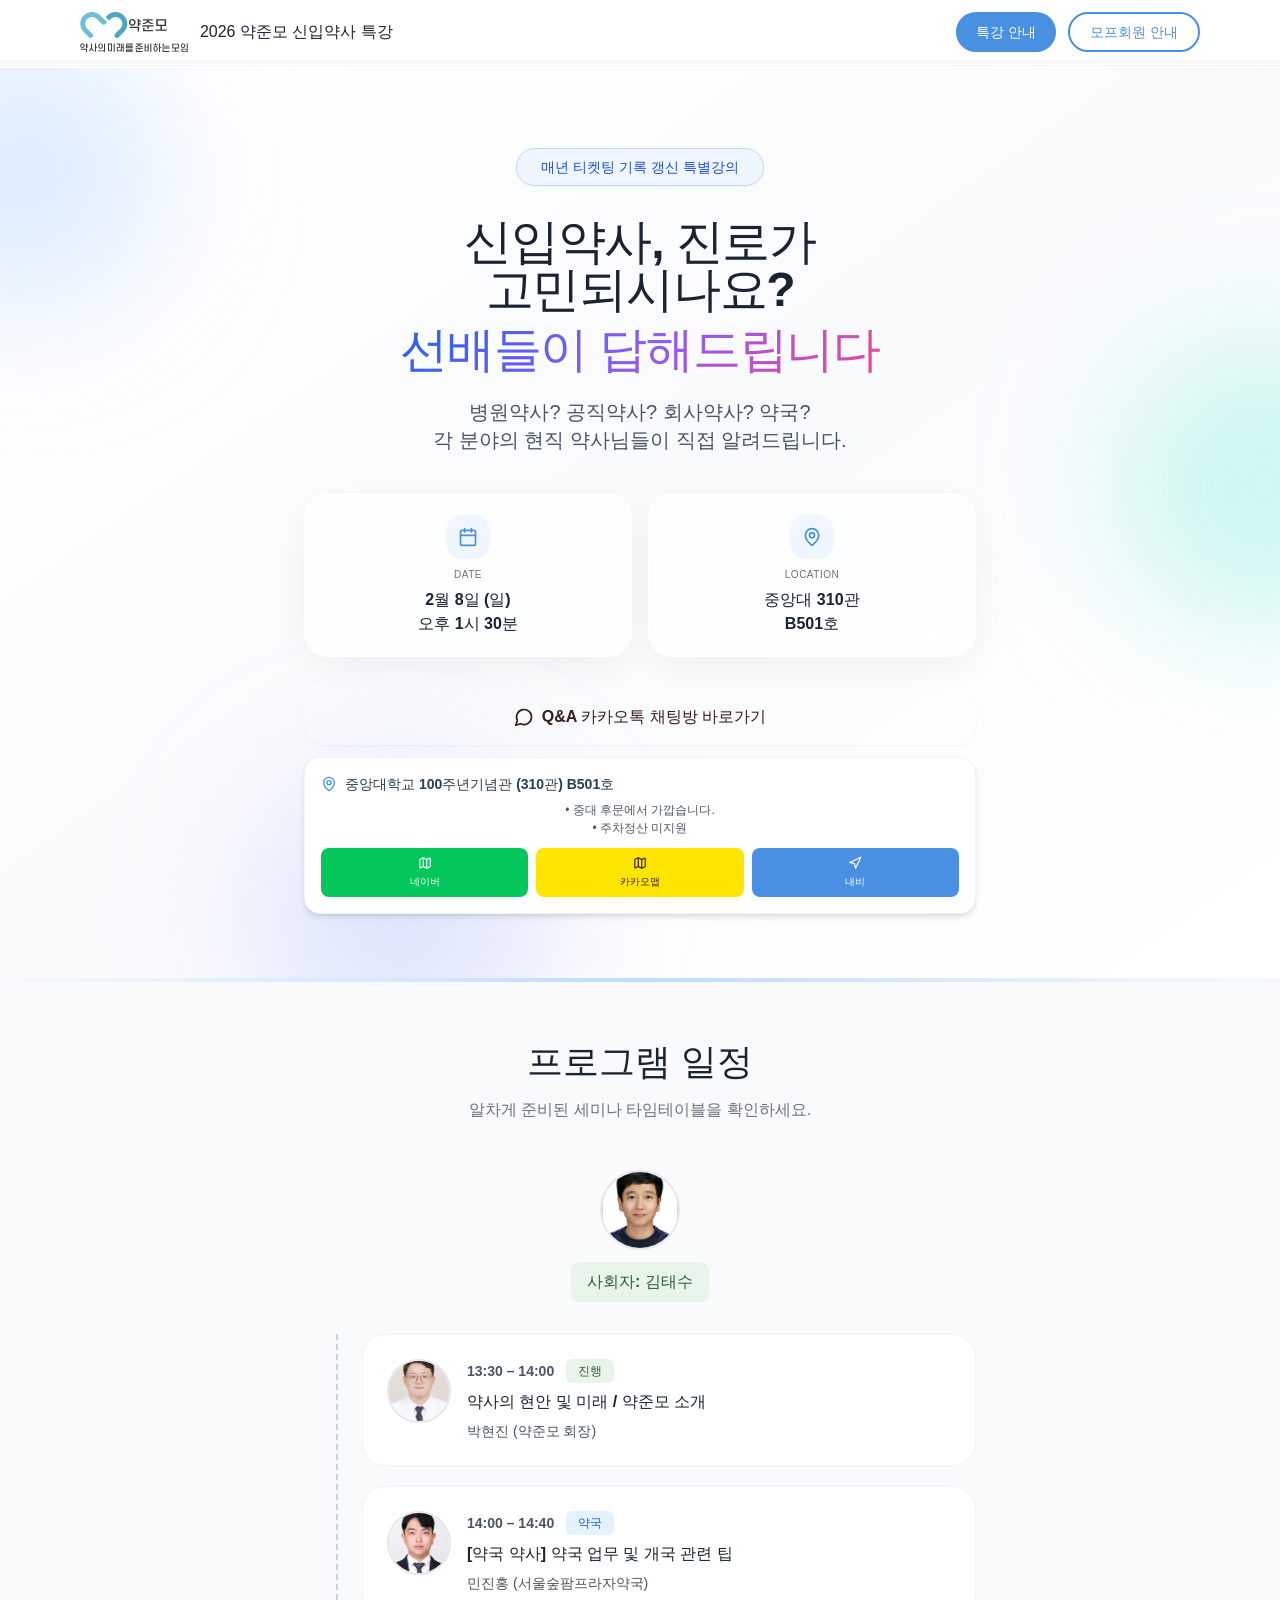
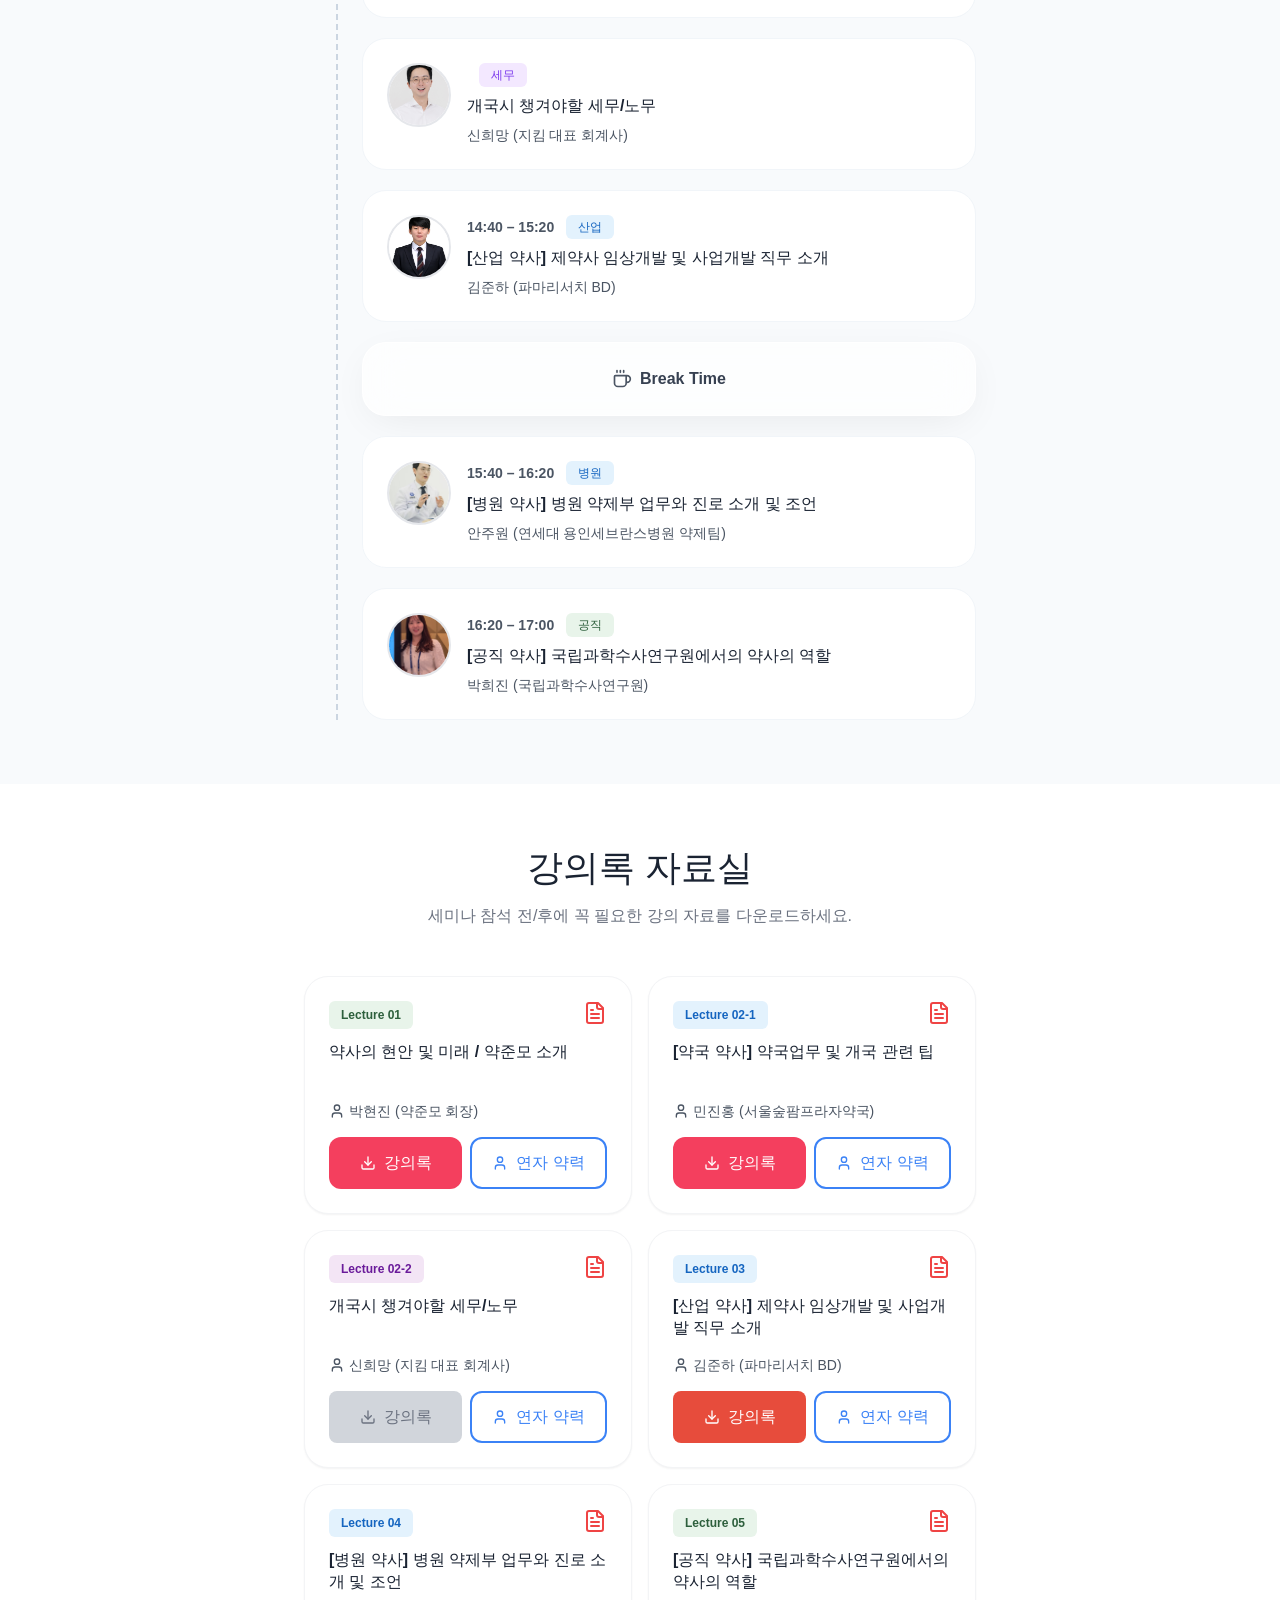
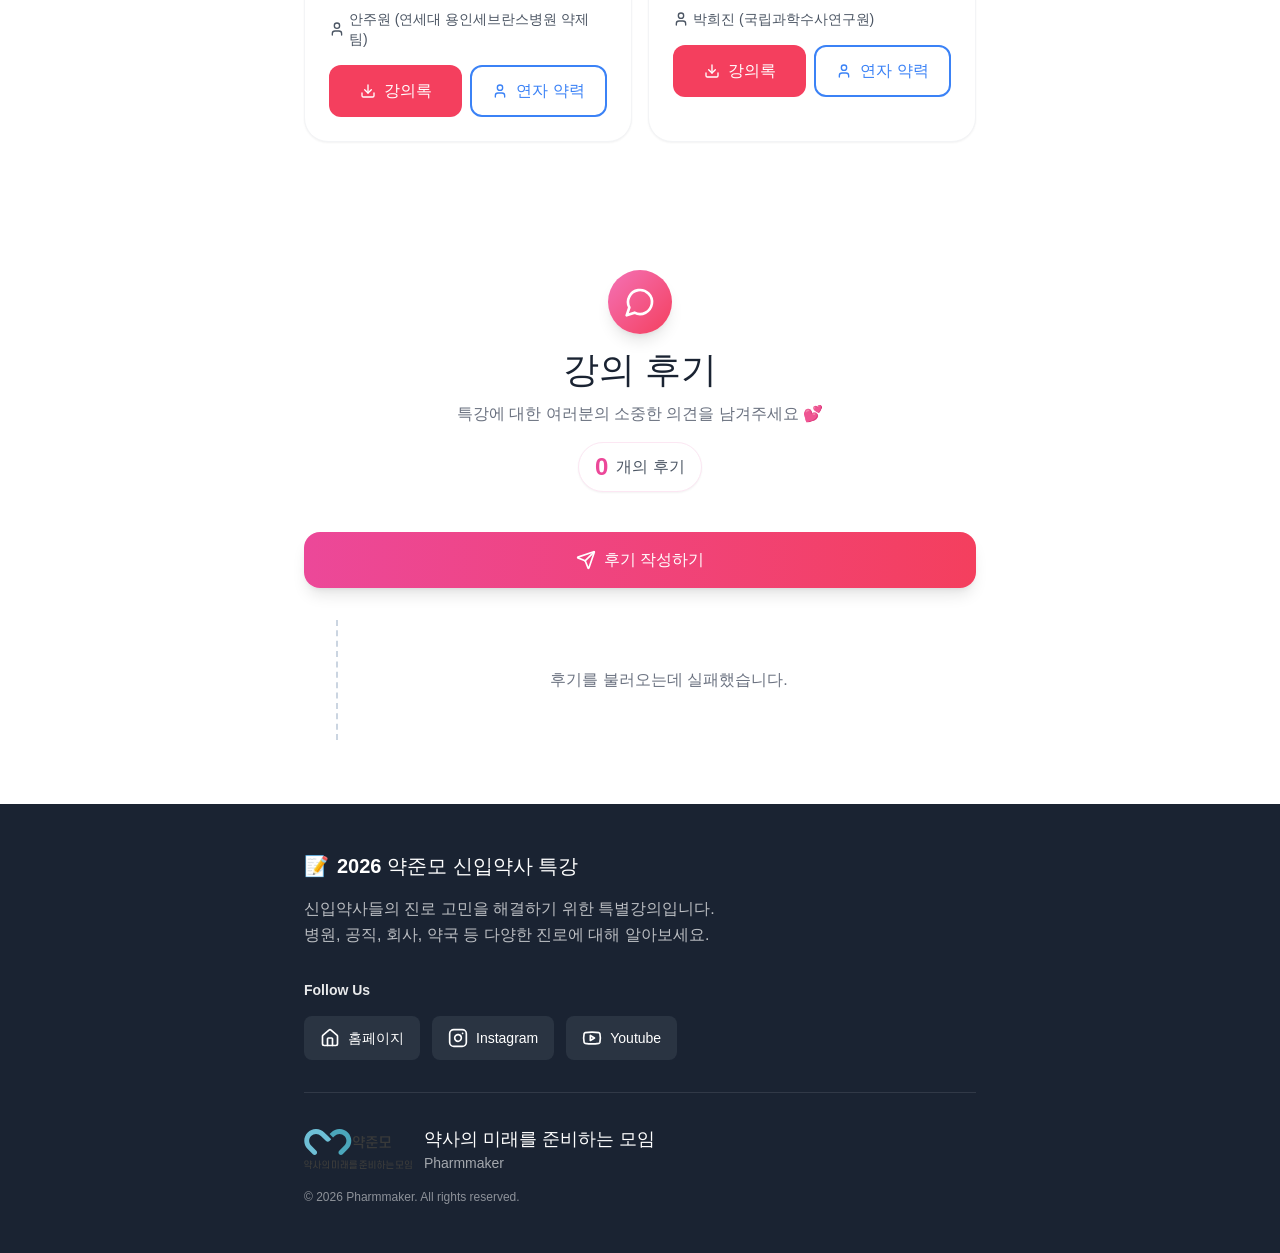
==== commit c19dfc87: "feat: re-implement fetch based comment integration with xellos.top" ====
--- a/index.html
+++ b/index.html
@@ -1677,8 +1677,8 @@
 
             // 5. Review Logic (LocalStorage CRUD)
             const LOCAL_STORAGE_KEY = 'yakjunmo_reviews';
-            let reviews = JSON.parse(localStorage.getItem(LOCAL_STORAGE_KEY)) || [];
-
+            const BOARD_URL = 'https://xellos.top/board/640';
+            const POST_URL = 'https://xellos.top/';
             const reviewListEl = document.getElementById('review-list');
             const reviewCountEl = document.getElementById('review-count');
             const reviewForm = document.getElementById('review-form');
@@ -1687,11 +1687,50 @@
             const reviewContent = document.getElementById('review-content');
             const reviewCharCount = document.getElementById('review-char-count');
 
-            const renderReviews = () => {
-                if (reviewCountEl) reviewCountEl.innerText = reviews.length;
+            let csrfToken = '';
+
+            const loadComments = async () => {
+                try {
+                    const response = await fetch(BOARD_URL);
+                    const html = await response.text();
+                    const parser = new DOMParser();
+                    const doc = parser.parseFromString(html, 'text/html');
+
+                    // Extract CSRF Token
+                    const csrfMeta = doc.querySelector('meta[name="csrf-token"]');
+                    if (csrfMeta) {
+                        csrfToken = csrfMeta.getAttribute('content');
+                    }
+
+                    // Extract comments
+                    const comments = [];
+                    const commentItems = doc.querySelectorAll('#cl > .fbList > ul > li:not(.secret)');
+
+                    commentItems.forEach(item => {
+                        const author = item.querySelector('.author')?.innerText.trim() || '익명';
+                        const dateText = item.querySelector('.date')?.innerText.trim() || '';
+                        const content = item.querySelector('.xe_content')?.innerHTML || '';
+                        const commentIdMatch = item.id ? item.id.match(/comment_(\d+)/) : null;
+                        const commentId = commentIdMatch ? commentIdMatch[1] : '';
+
+                        // Ignore replies to comments to keep the UI simple, or just render them flat
+                        comments.push({ id: commentId, author, dateText, content });
+                    });
+
+                    renderReviews(comments);
+                } catch (error) {
+                    console.error("Failed to load comments:", error);
+                    if (reviewListEl) {
+                        reviewListEl.innerHTML = `<div class="text-center py-12 text-gray-500">후기를 불러오는데 실패했습니다.</div>`;
+                    }
+                }
+            };
+
+            const renderReviews = (comments) => {
+                if (reviewCountEl) reviewCountEl.innerText = comments.length;
                 if (!reviewListEl) return;
 
-                if (reviews.length === 0) {
+                if (comments.length === 0) {
                     reviewListEl.innerHTML = `
                         <div class="text-center py-12 bg-white rounded-2xl shadow-sm" id="empty-review">
                             <svg xmlns="http://www.w3.org/2000/svg" width="24" height="24"
@@ -1707,43 +1746,31 @@
                     return;
                 }
 
-                reviewListEl.innerHTML = reviews.map((review, idx) => `
+                reviewListEl.innerHTML = comments.map((review) => `
                     <div class="bg-white border border-slate-100 rounded-[24px] p-6 hover:shadow-xl transition-all duration-300 relative z-10">
                         <div class="flex items-start gap-4">
                             <div class="flex-shrink-0">
                                 <div class="w-12 h-12 rounded-full bg-pink-400 flex items-center justify-center text-white font-bold text-lg shadow-sm">
-                                    ${review.name.substring(0, 1)}
+                                    ${review.author.substring(0, 1)}
                                 </div>
                             </div>
                             <div class="flex-1">
                                 <div class="flex justify-between items-start mb-2">
                                     <div>
-                                        <h4 class="font-bold text-[#1a2332] text-sm md:text-base">${review.name}</h4>
-                                        <p class="text-xs text-gray-400 mt-0.5">${review.date}</p>
+                                        <h4 class="font-bold text-[#1a2332] text-sm md:text-base">${review.author}</h4>
+                                        <p class="text-xs text-gray-400 mt-0.5">${review.dateText}</p>
                                     </div>
                                     <div class="flex items-center gap-3">
-                                        <button onclick="editReview(${idx})" class="flex items-center gap-1 text-sm font-medium text-blue-500 hover:text-blue-700 transition-colors px-2 py-1 bg-blue-50 hover:bg-blue-100 rounded-lg">
-                                            <svg xmlns="http://www.w3.org/2000/svg" width="14" height="14" viewBox="0 0 24 24" fill="none" stroke="currentColor" stroke-width="2" stroke-linecap="round" stroke-linejoin="round" class="lucide lucide-pencil"><path d="M17 3a2.85 2.83 0 1 1 4 4L7.5 20.5 2 22l1.5-5.5Z"></path><path d="m15 5 4 4"></path></svg>수정
-                                        </button>
-                                        <button onclick="deleteReview(${idx})" class="flex items-center gap-1 text-sm font-medium text-red-500 hover:text-red-700 transition-colors px-2 py-1 bg-red-50 hover:bg-red-100 rounded-lg">
-                                            <svg xmlns="http://www.w3.org/2000/svg" width="14" height="14" viewBox="0 0 24 24" fill="none" stroke="currentColor" stroke-width="2" stroke-linecap="round" stroke-linejoin="round" class="lucide lucide-trash-2"><path d="M3 6h18"></path><path d="M19 6v14c0 1-1 2-2 2H7c-1 0-2-1-2-2V6"></path><path d="M8 6V4c0-1 1-2 2-2h4c1 0 2 1 2 2v2"></path><line x1="10" x2="10" y1="11" y2="17"></line><line x1="14" x2="14" y1="11" y2="17"></line></svg>삭제
-                                        </button>
+                                        <a href="${BOARD_URL}#comment_${review.id}" target="_blank" class="flex items-center gap-1 text-xs font-medium text-gray-500 hover:text-gray-700 transition-colors px-2 py-1 bg-gray-50 hover:bg-gray-100 rounded-lg">
+                                            게시판에서 관리
+                                        </a>
                                     </div>
                                 </div>
-                                <p class="text-sm md:text-base text-gray-700 whitespace-pre-line leading-relaxed mt-2">${review.content}</p>
+                                <div class="text-sm md:text-base text-gray-700 whitespace-pre-line leading-relaxed mt-2 review-content-body">${review.content}</div>
                             </div>
                         </div>
                     </div>
                 `).join('');
-            };
-
-            const formatDate = (date) => {
-                const year = date.getFullYear();
-                const month = String(date.getMonth() + 1).padStart(2, '0');
-                const day = String(date.getDate()).padStart(2, '0');
-                const hours = String(date.getHours()).padStart(2, '0');
-                const minutes = String(date.getMinutes()).padStart(2, '0');
-                return `${year}.${month}.${day} ${hours}:${minutes}`;
             };
 
             if (reviewForm) {
@@ -1752,81 +1779,63 @@
                     reviewCharCount.innerText = `${length}/500`;
                 });
 
-                reviewForm.addEventListener('submit', (e) => {
+                reviewForm.addEventListener('submit', async (e) => {
                     e.preventDefault();
                     if (!reviewName.value.trim() || !reviewPassword.value.trim() || !reviewContent.value.trim()) {
                         alert('모든 항목을 입력해주세요.');
                         return;
                     }
 
-                    if (window.editingReviewIdx !== undefined && window.editingReviewIdx !== null) {
-                        // Edit Mode
-                        reviews[window.editingReviewIdx].name = reviewName.value.trim();
-                        reviews[window.editingReviewIdx].password = reviewPassword.value.trim();
-                        reviews[window.editingReviewIdx].content = reviewContent.value.trim();
-                        // reviews[window.editingReviewIdx].date = formatDate(new Date()); 
-                        window.editingReviewIdx = null;
-                        document.getElementById('review-form-title').innerText = '후기 작성하기 ✨';
-                        document.getElementById('btn-submit-review').innerText = '등록하기';
-                    } else {
-                        // Create Mode
-                        const newReview = {
-                            name: reviewName.value.trim(),
-                            password: reviewPassword.value.trim(),
-                            content: reviewContent.value.trim(),
-                            date: formatDate(new Date())
-                        };
-                        reviews.unshift(newReview); // Add to top
+                    const submitBtn = document.getElementById('btn-submit-review');
+                    const originalBtnText = submitBtn.innerText;
+                    submitBtn.innerText = '등록 중...';
+                    submitBtn.disabled = true;
+
+                    try {
+                        const formData = new FormData();
+                        formData.append('act', 'procBoardInsertComment');
+                        formData.append('mid', 'board');
+                        formData.append('document_srl', '640');
+                        formData.append('nick_name', reviewName.value.trim());
+                        formData.append('password', reviewPassword.value.trim());
+                        formData.append('content', reviewContent.value.trim());
+
+                        if (csrfToken) {
+                            formData.append('_rx_csrf_token', csrfToken);
+                        }
+
+                        // Send the comment
+                        const response = await fetch(POST_URL, {
+                            method: 'POST',
+                            body: formData
+                            // No custom headers to allow typical browser form-data boundaries
+                        });
+
+                        if (response.ok) {
+                            // Close form
+                            document.getElementById('review-form-container').style.display = 'none';
+                            reviewForm.reset();
+                            reviewCharCount.innerText = '0/500';
+
+                            // Reload comments
+                            await loadComments();
+                            alert("후기가 성공적으로 등록되었습니다!");
+                        } else {
+                            alert("후기 등록에 실패했습니다. CORS 문제일 수 있습니다.");
+                        }
+
+                    } catch (err) {
+                        console.error("Submit Error:", err);
+                        alert("요청 중 오류가 발생했습니다.");
+                    } finally {
+                        submitBtn.innerText = originalBtnText;
+                        submitBtn.disabled = false;
                     }
-
-                    localStorage.setItem(LOCAL_STORAGE_KEY, JSON.stringify(reviews));
-                    renderReviews();
-                    document.getElementById('review-form-container').style.display = 'none';
-                    reviewForm.reset();
-                    reviewCharCount.innerText = '0/500';
                 });
-
-
             }
 
-            window.deleteReview = (idx) => {
-                const password = prompt("삭제를 위해 비밀번호(전화번호 뒷 4자리)를 입력해주세요.");
-                if (password === null) return;
-
-                if (password === reviews[idx].password) {
-                    if (confirm("정말로 이 후기를 삭제하시겠습니까?")) {
-                        reviews.splice(idx, 1);
-                        localStorage.setItem(LOCAL_STORAGE_KEY, JSON.stringify(reviews));
-                        renderReviews();
-                    }
-                } else {
-                    alert("비밀번호가 일치하지 않습니다.");
-                }
-            };
-
-            window.editReview = (idx) => {
-                const password = prompt("수정을 위해 비밀번호(전화번호 뒷 4자리)를 입력해주세요.");
-                if (password === null) return;
-
-                if (password === reviews[idx].password) {
-                    const review = reviews[idx];
-                    reviewName.value = review.name;
-                    reviewPassword.value = review.password;
-                    reviewContent.value = review.content;
-                    reviewCharCount.innerText = `${review.content.length}/500`;
-
-                    window.editingReviewIdx = idx;
-                    document.getElementById('review-form-title').innerText = '후기 수정하기 ✨';
-                    document.getElementById('btn-submit-review').innerText = '수정하기';
-                    const formContainer = document.getElementById('review-form-container');
-                    formContainer.style.display = 'block';
-                    formContainer.scrollIntoView({ behavior: 'smooth', block: 'center' });
-                } else {
-                    alert("비밀번호가 일치하지 않습니다.");
-                }
-            };
-
-            renderReviews();
+            // Initial load
+            loadComments();
         });
     </script>
 </body>
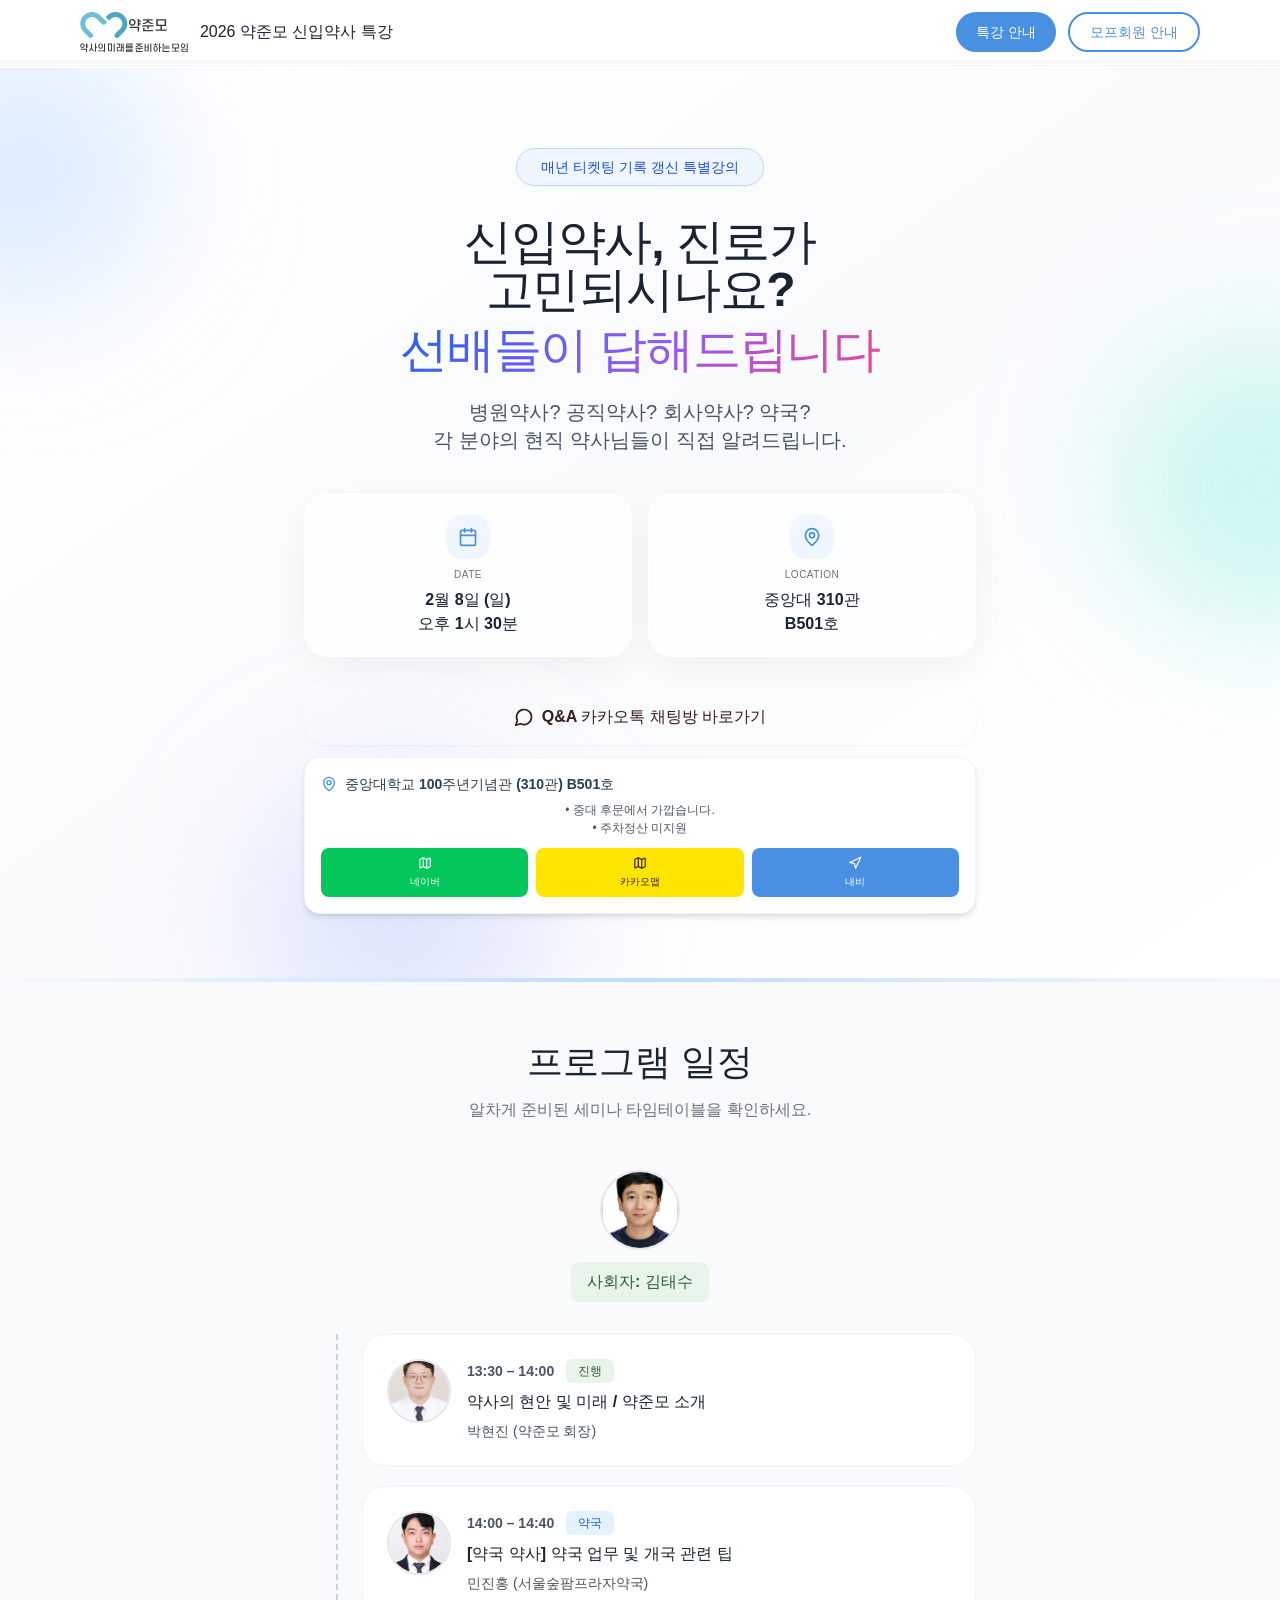
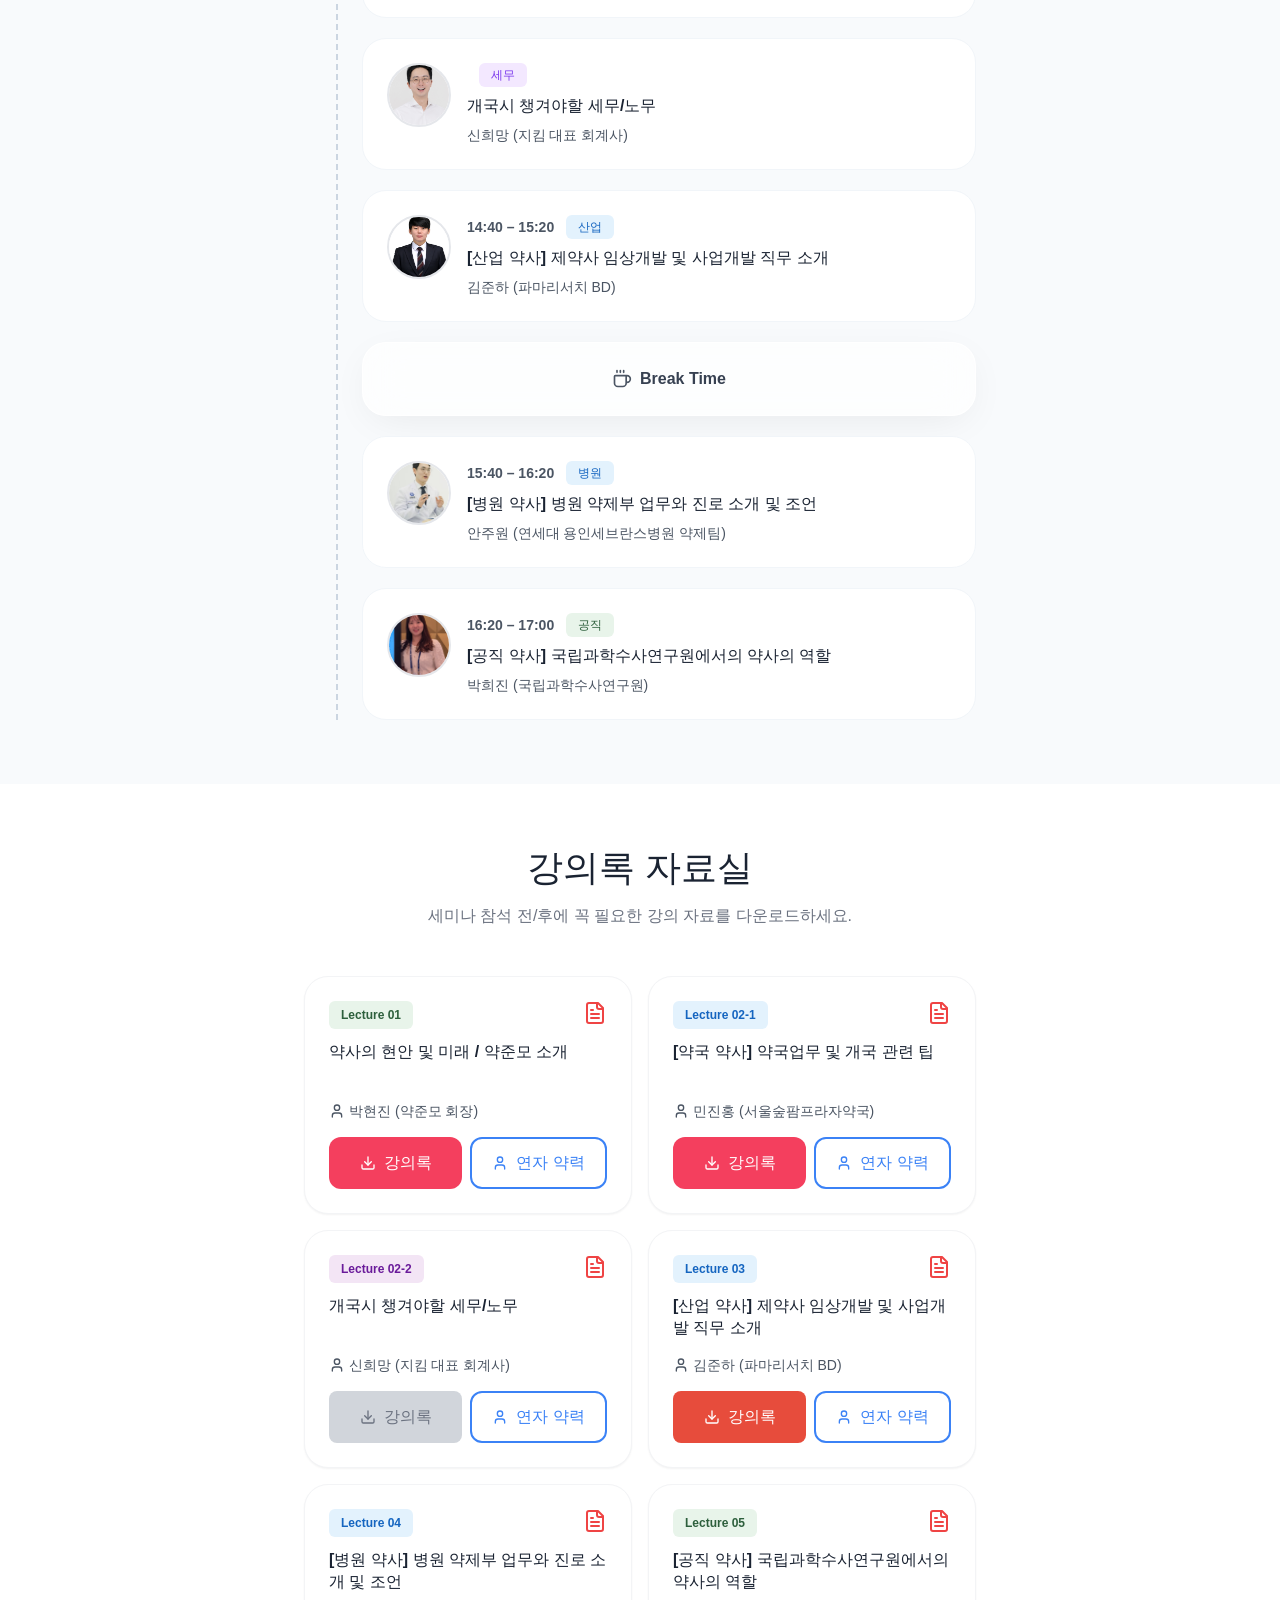
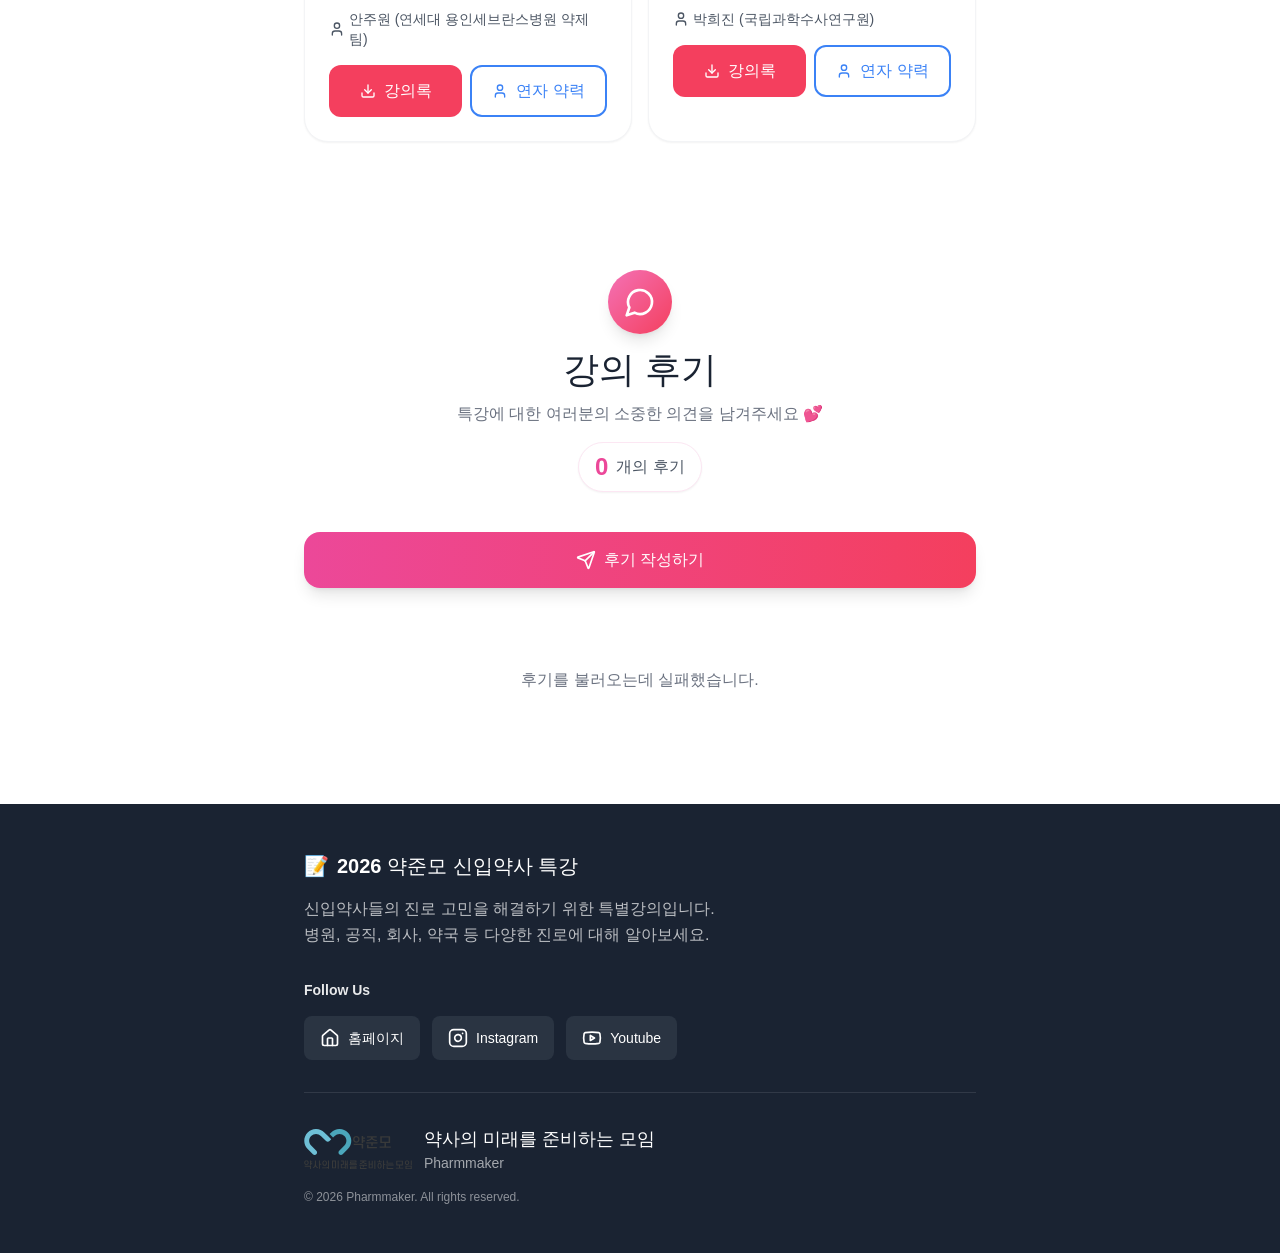
==== commit e556b79f: "UI enhancements for mobile reviews: remove timeline and fix text overflow" ====
--- a/index.html
+++ b/index.html
@@ -1027,7 +1027,7 @@
                                             </form>
                                         </div>
                                     </div>
-                                    <div id="review-list" class="space-y-5 schedule-timeline">
+                                    <div id="review-list" class="space-y-5">
                                         <div class="text-center py-12 bg-white rounded-2xl shadow-sm" id="empty-review">
                                             <svg xmlns="http://www.w3.org/2000/svg" width="24" height="24"
                                                 viewBox="0 0 24 24" fill="none" stroke="currentColor" stroke-width="2"
@@ -1579,7 +1579,7 @@
                     e.preventDefault();
                     if (reviewFormContainer.style.display === "none") {
                         reviewFormContainer.style.display = "block";
-                        window.editingReviewIdx = null; // Reset edit state if user was editing
+                        window.editingReviewId = null; // Reset edit state if user was editing
                         reviewFormTitle.innerText = '후기 작성하기 ✨';
                         btnSubmitReview.innerText = '등록하기';
                         try {
@@ -1596,7 +1596,7 @@
             if (btnCancelReview) {
                 btnCancelReview.addEventListener("click", () => {
                     reviewFormContainer.style.display = "none";
-                    window.editingReviewIdx = null;
+                    window.editingReviewId = null;
                 });
             }
 
@@ -1675,10 +1675,9 @@
                 }
             });
 
-            // 5. Review Logic (LocalStorage CRUD)
-            const LOCAL_STORAGE_KEY = 'yakjunmo_reviews';
+            // 5. Review Logic (API Version)
+            const API_URL = 'https://xellos.top/api_reviews.php';
             const BOARD_URL = 'https://xellos.top/board/640';
-            const POST_URL = 'https://xellos.top/';
             const reviewListEl = document.getElementById('review-list');
             const reviewCountEl = document.getElementById('review-count');
             const reviewForm = document.getElementById('review-form');
@@ -1687,37 +1686,17 @@
             const reviewContent = document.getElementById('review-content');
             const reviewCharCount = document.getElementById('review-char-count');
 
-            let csrfToken = '';
-
             const loadComments = async () => {
                 try {
-                    const response = await fetch(BOARD_URL);
-                    const html = await response.text();
-                    const parser = new DOMParser();
-                    const doc = parser.parseFromString(html, 'text/html');
-
-                    // Extract CSRF Token
-                    const csrfMeta = doc.querySelector('meta[name="csrf-token"]');
-                    if (csrfMeta) {
-                        csrfToken = csrfMeta.getAttribute('content');
+                    const response = await fetch(API_URL);
+                    if (!response.ok) throw new Error('Network response was not ok');
+                    const json = await response.json();
+
+                    if (json.status === 'success' && json.data) {
+                        renderReviews(json.data);
+                    } else {
+                        throw new Error(json.message || 'Unknown API error');
                     }
-
-                    // Extract comments
-                    const comments = [];
-                    const commentItems = doc.querySelectorAll('#cl > .fbList > ul > li:not(.secret)');
-
-                    commentItems.forEach(item => {
-                        const author = item.querySelector('.author')?.innerText.trim() || '익명';
-                        const dateText = item.querySelector('.date')?.innerText.trim() || '';
-                        const content = item.querySelector('.xe_content')?.innerHTML || '';
-                        const commentIdMatch = item.id ? item.id.match(/comment_(\d+)/) : null;
-                        const commentId = commentIdMatch ? commentIdMatch[1] : '';
-
-                        // Ignore replies to comments to keep the UI simple, or just render them flat
-                        comments.push({ id: commentId, author, dateText, content });
-                    });
-
-                    renderReviews(comments);
                 } catch (error) {
                     console.error("Failed to load comments:", error);
                     if (reviewListEl) {
@@ -1747,7 +1726,7 @@
                 }
 
                 reviewListEl.innerHTML = comments.map((review) => `
-                    <div class="bg-white border border-slate-100 rounded-[24px] p-6 hover:shadow-xl transition-all duration-300 relative z-10">
+                    <div class="bg-white border border-slate-100 rounded-[24px] p-6 hover:shadow-xl transition-all duration-300 relative z-10" id="review-card-${review.id}">
                         <div class="flex items-start gap-4">
                             <div class="flex-shrink-0">
                                 <div class="w-12 h-12 rounded-full bg-pink-400 flex items-center justify-center text-white font-bold text-lg shadow-sm">
@@ -1760,17 +1739,72 @@
                                         <h4 class="font-bold text-[#1a2332] text-sm md:text-base">${review.author}</h4>
                                         <p class="text-xs text-gray-400 mt-0.5">${review.dateText}</p>
                                     </div>
-                                    <div class="flex items-center gap-3">
-                                        <a href="${BOARD_URL}#comment_${review.id}" target="_blank" class="flex items-center gap-1 text-xs font-medium text-gray-500 hover:text-gray-700 transition-colors px-2 py-1 bg-gray-50 hover:bg-gray-100 rounded-lg">
-                                            게시판에서 관리
-                                        </a>
+                                    <div class="flex flex-row items-center gap-1 md:gap-2 shrink-0 ml-2">
+                                        <button onclick="handleEditReview('${review.id}', decodeURIComponent('${encodeURIComponent(review.author)}'), decodeURIComponent('${encodeURIComponent(review.content)}'))" class="whitespace-nowrap flex items-center gap-1 text-[11px] md:text-xs font-semibold text-blue-500 hover:text-blue-700 transition-colors px-2 py-1.5 bg-blue-50 hover:bg-blue-100 rounded-lg shrink-0">
+                                            수정
+                                        </button>
+                                        <button onclick="handleDeleteReview('${review.id}')" class="whitespace-nowrap flex items-center gap-1 text-[11px] md:text-xs font-semibold text-red-500 hover:text-red-700 transition-colors px-2 py-1.5 bg-red-50 hover:bg-red-100 rounded-lg shrink-0">
+                                            삭제
+                                        </button>
                                     </div>
                                 </div>
-                                <div class="text-sm md:text-base text-gray-700 whitespace-pre-line leading-relaxed mt-2 review-content-body">${review.content}</div>
+                                <div class="text-sm md:text-base text-gray-700 whitespace-pre-line leading-relaxed mt-2 review-content-body min-h-[1.5rem] break-words break-all overflow-hidden w-full">${review.content}</div>
                             </div>
                         </div>
                     </div>
                 `).join('');
+            };
+
+            // Expose global handlers for onclick attributes
+            window.editingReviewId = null;
+
+            window.handleEditReview = (id, author, htmlContent) => {
+                // Remove basic P tags from Rhymix for textarea editing
+                let cleanContent = htmlContent.replace(/<p[^>]*>/g, '').replace(/<\/p>/g, '\n').trim();
+                // Basic stripping for other tags just in case
+                cleanContent = cleanContent.replace(/<[^>]+>/g, '');
+
+                window.editingReviewId = id;
+                reviewName.value = author;
+                reviewPassword.value = '';
+                reviewContent.value = cleanContent;
+                reviewCharCount.innerText = `${cleanContent.length}/500`;
+
+                document.getElementById('review-form-title').innerText = '후기 수정하기 ✏️';
+                document.getElementById('btn-submit-review').innerText = '수정 완료';
+
+                reviewFormContainer.style.display = 'block';
+                reviewFormContainer.scrollIntoView({ behavior: 'smooth', block: 'center' });
+            };
+
+            window.handleDeleteReview = async (id) => {
+                const password = prompt('삭제하시려면 작성 시 입력한 비밀번호(4자리)를 입력해주세요:');
+                if (!password) return; // Cancelled
+
+                try {
+                    const formData = new URLSearchParams();
+                    formData.append('rx_mode', 'delete');
+                    formData.append('comment_srl', id);
+                    formData.append('password', password);
+
+                    const response = await fetch(API_URL, {
+                        method: 'POST',
+                        headers: { 'Content-Type': 'application/x-www-form-urlencoded' },
+                        body: formData.toString(),
+                        credentials: 'include'
+                    });
+
+                    const json = await response.json();
+                    if (response.ok && json.status === 'success') {
+                        alert('후기가 성공적으로 삭제되었습니다.');
+                        await loadComments(); // Reload the list
+                    } else {
+                        alert(json.message || '삭제에 실패했습니다. 비밀번호를 확인해주세요.');
+                    }
+                } catch (err) {
+                    console.error('Delete Error:', err);
+                    alert('요청 중 오류가 발생했습니다.');
+                }
             };
 
             if (reviewForm) {
@@ -1788,47 +1822,57 @@
 
                     const submitBtn = document.getElementById('btn-submit-review');
                     const originalBtnText = submitBtn.innerText;
-                    submitBtn.innerText = '등록 중...';
+                    submitBtn.innerText = '처리 중...';
                     submitBtn.disabled = true;
 
                     try {
-                        const formData = new FormData();
-                        formData.append('act', 'procBoardInsertComment');
-                        formData.append('mid', 'board');
-                        formData.append('document_srl', '640');
+                        const formData = new URLSearchParams();
+
+                        // Check if we are inserting or updating
+                        if (window.editingReviewId) {
+                            formData.append('rx_mode', 'update');
+                            formData.append('comment_srl', window.editingReviewId);
+                        } else {
+                            formData.append('rx_mode', 'insert');
+                        }
+
                         formData.append('nick_name', reviewName.value.trim());
                         formData.append('password', reviewPassword.value.trim());
                         formData.append('content', reviewContent.value.trim());
 
-                        if (csrfToken) {
-                            formData.append('_rx_csrf_token', csrfToken);
-                        }
-
-                        // Send the comment
-                        const response = await fetch(POST_URL, {
+                        // Send the comment via API
+                        const response = await fetch(API_URL, {
                             method: 'POST',
-                            body: formData
-                            // No custom headers to allow typical browser form-data boundaries
+                            headers: { 'Content-Type': 'application/x-www-form-urlencoded' },
+                            body: formData.toString(),
+                            credentials: 'include'
                         });
 
-                        if (response.ok) {
+                        const json = await response.json();
+
+                        if (response.ok && json.status === 'success') {
                             // Close form
-                            document.getElementById('review-form-container').style.display = 'none';
+                            reviewFormContainer.style.display = 'none';
                             reviewForm.reset();
                             reviewCharCount.innerText = '0/500';
 
+                            // Reset state
+                            window.editingReviewId = null;
+                            document.getElementById('review-form-title').innerText = '후기 작성하기 ✨';
+                            submitBtn.innerText = '등록하기';
+
                             // Reload comments
                             await loadComments();
-                            alert("후기가 성공적으로 등록되었습니다!");
+                            alert(window.editingReviewId ? "후기가 성공적으로 수정되었습니다!" : "후기가 성공적으로 등록되었습니다!");
                         } else {
-                            alert("후기 등록에 실패했습니다. CORS 문제일 수 있습니다.");
+                            alert(json.message || "오류가 발생했습니다. 비밀번호를 확인해주세요.");
                         }
 
                     } catch (err) {
                         console.error("Submit Error:", err);
                         alert("요청 중 오류가 발생했습니다.");
                     } finally {
-                        submitBtn.innerText = originalBtnText;
+                        submitBtn.innerText = originalBtnText; // Normally this will be overridden anyway by success logic but good safety
                         submitBtn.disabled = false;
                     }
                 });
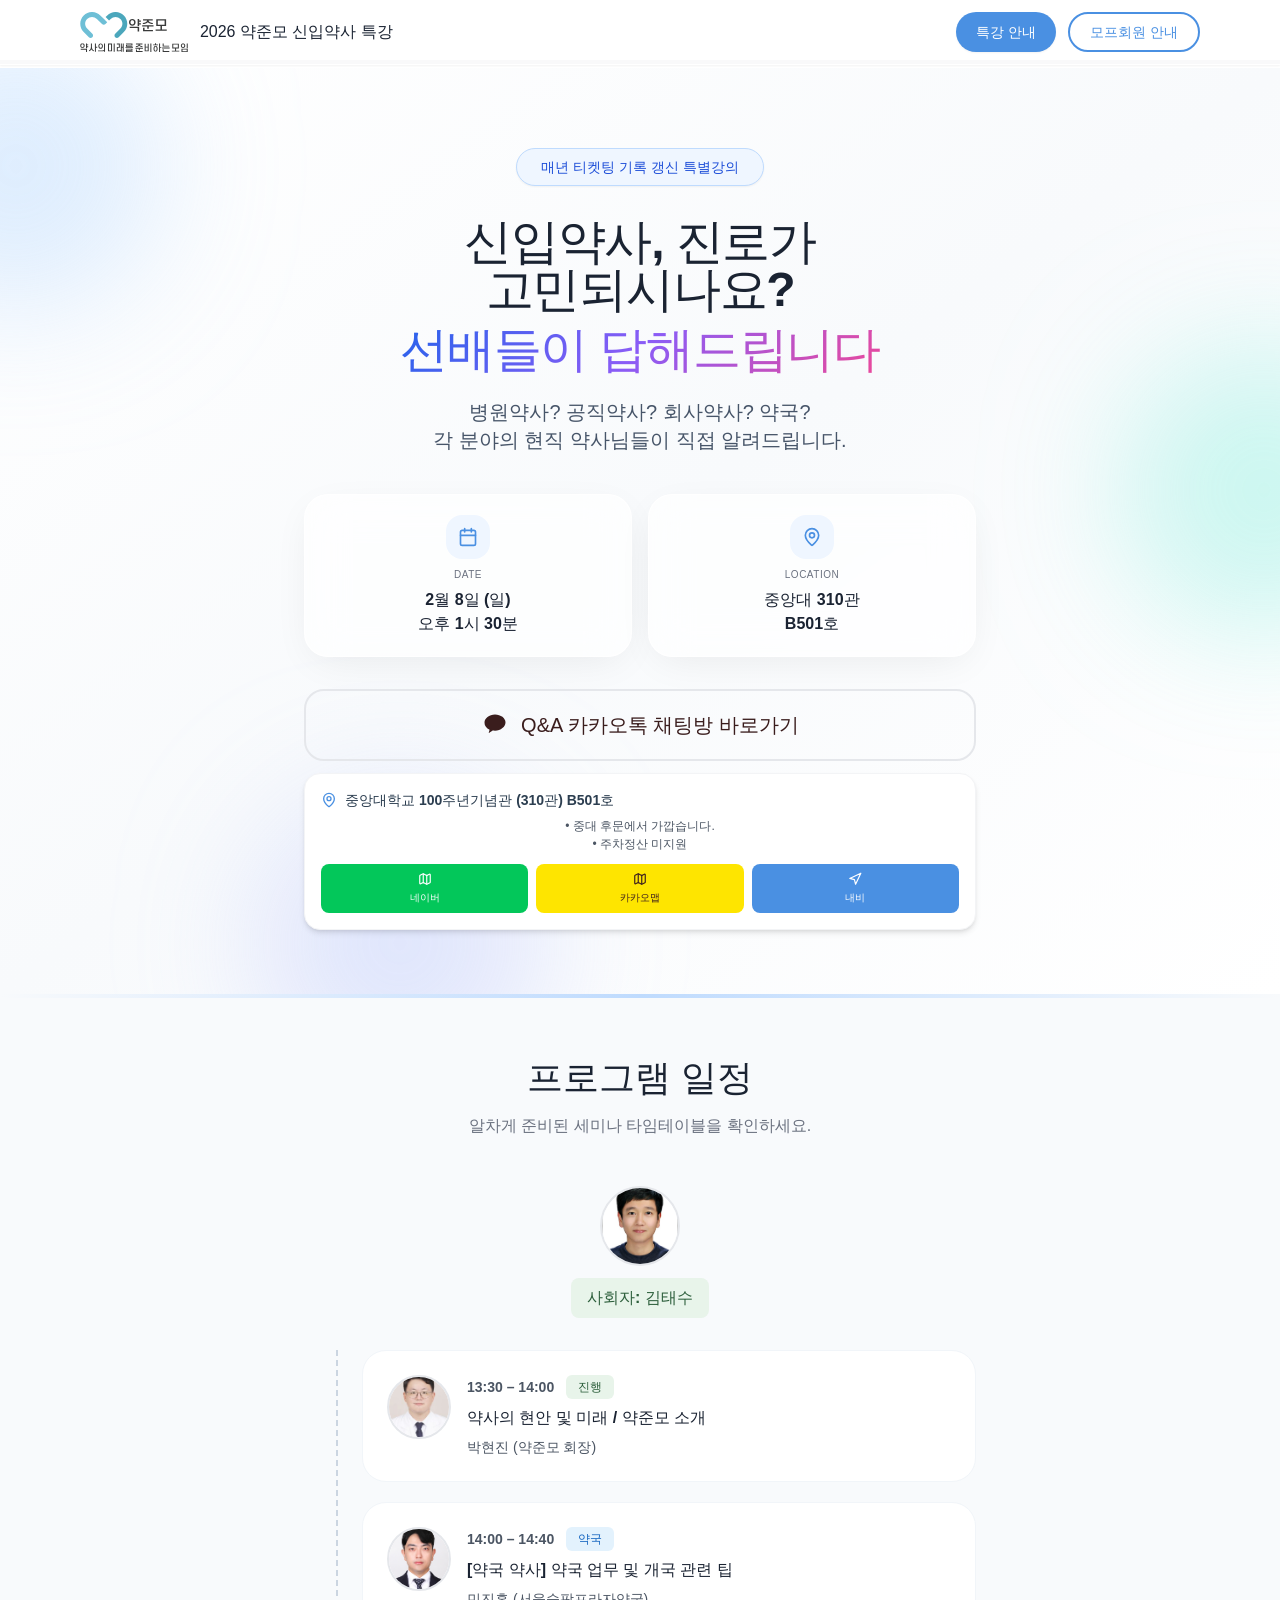
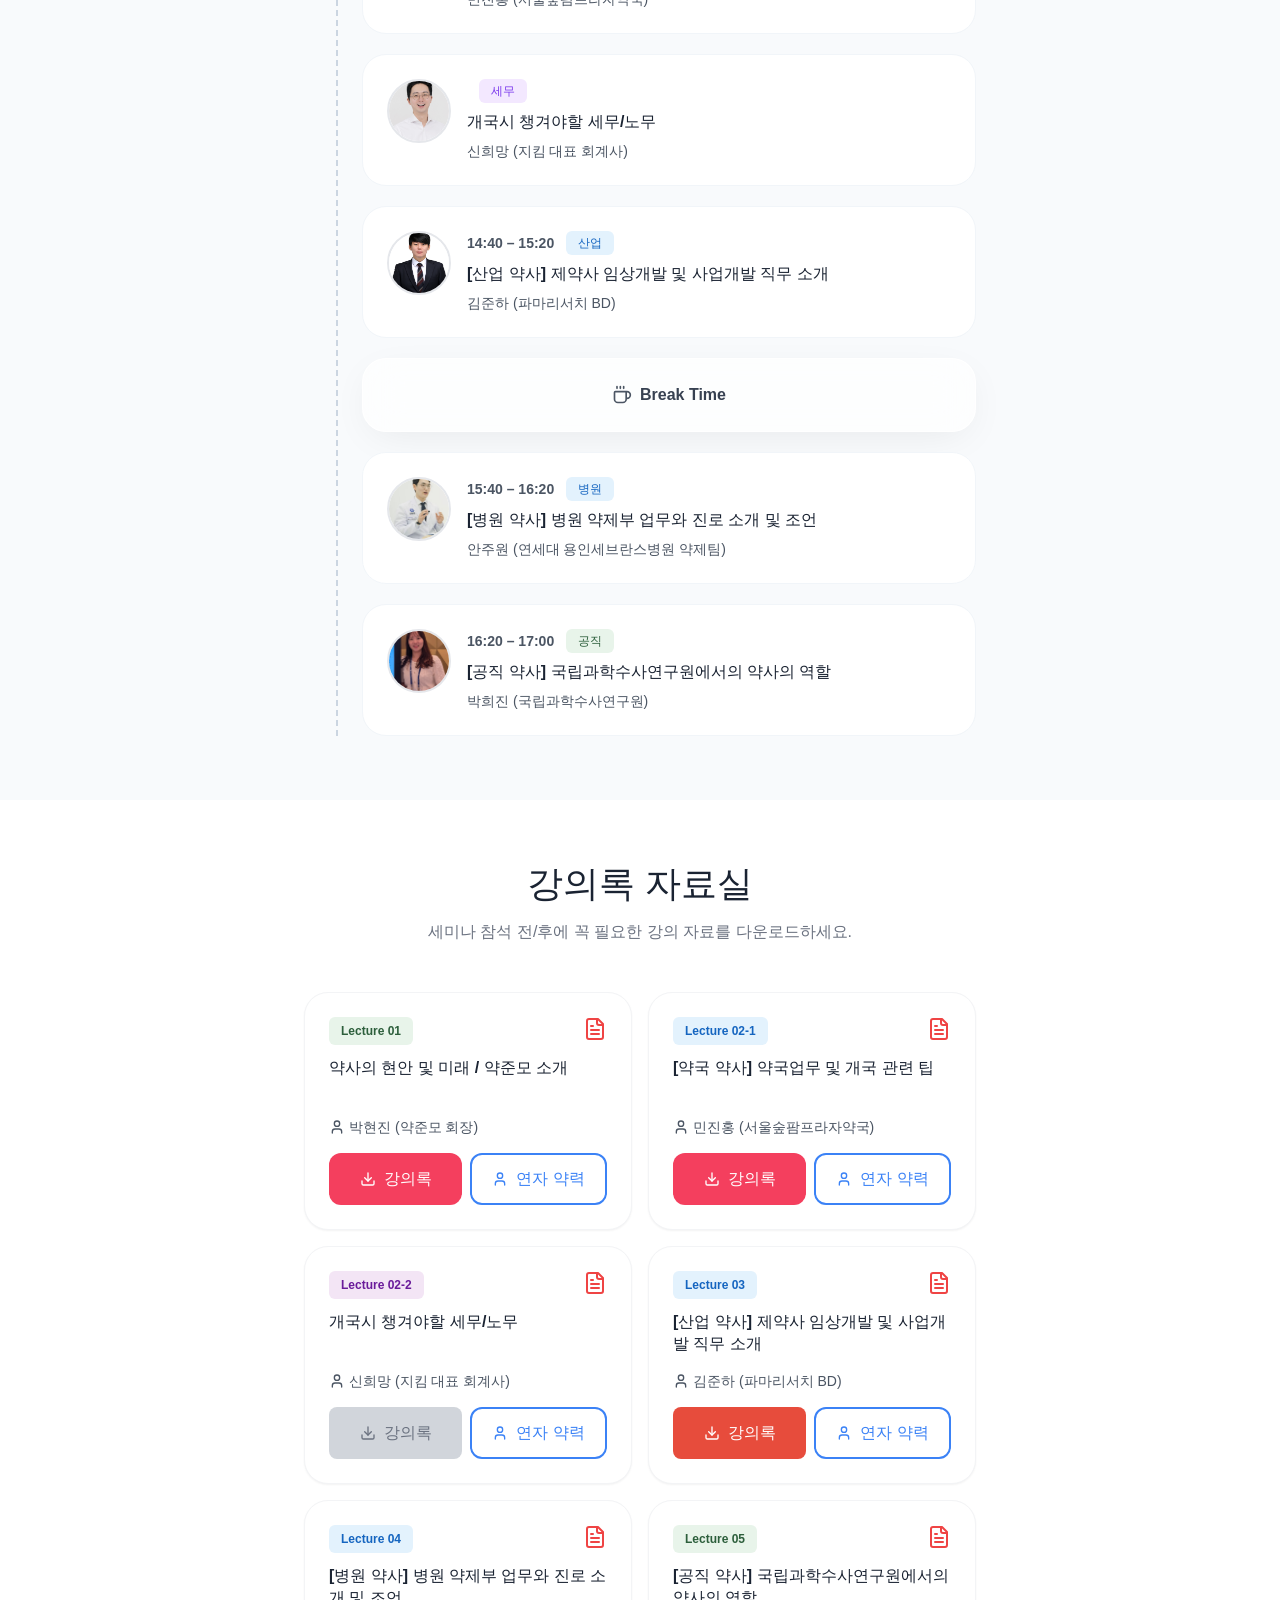
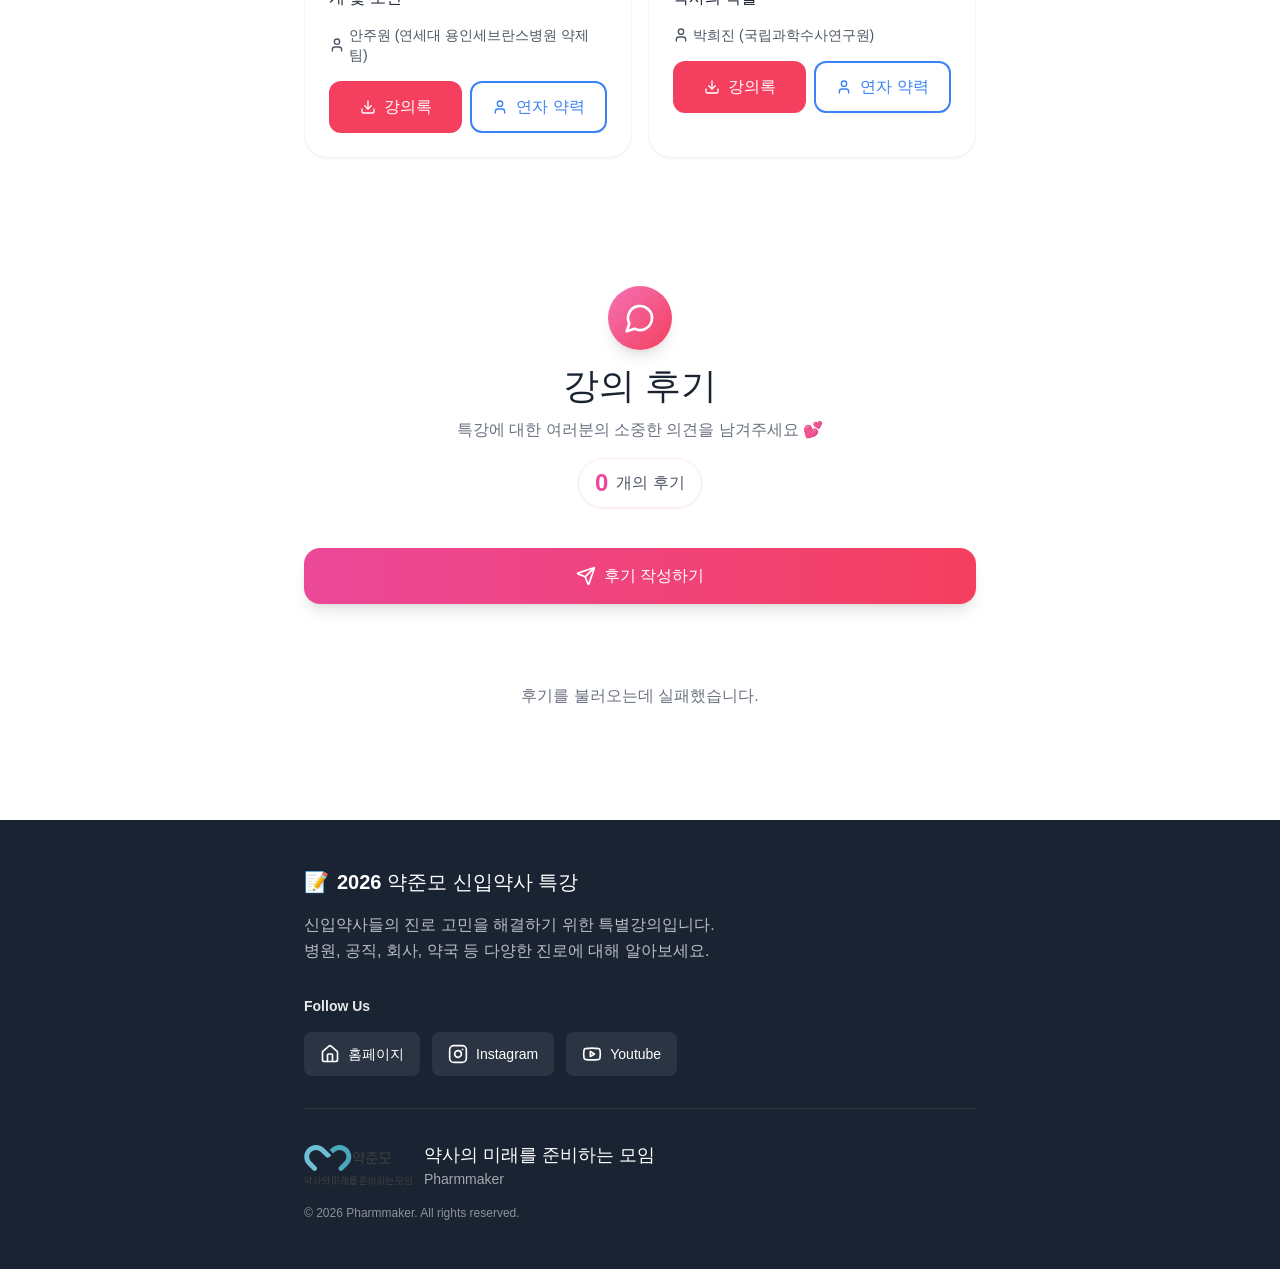
==== commit 1ebbb82c: "Enhance KakaoTalk chatroom button visibility" ====
--- a/index.html
+++ b/index.html
@@ -358,12 +358,13 @@
                                     <div class="flex flex-col gap-3">
                                         <a href="https://open.kakao.com/o/gtef7uei" target="_blank"
                                             rel="noopener noreferrer"
-                                            class="scale-touch w-full bg-gradient-to-r from-[#ffe812] to-[#ffdf00] hover:brightness-95 text-[#3a1d1d] font-bold py-4 px-6 rounded-[20px] flex items-center justify-center gap-2 shadow-sm hover:shadow-md transition-all duration-200"><svg
-                                                xmlns="http://www.w3.org/2000/svg" width="24" height="24"
-                                                viewBox="0 0 24 24" fill="none" stroke="currentColor" stroke-width="2"
-                                                stroke-linecap="round" stroke-linejoin="round"
-                                                class="lucide lucide-message-circle w-5 h-5">
-                                                <path d="M7.9 20A9 9 0 1 0 4 16.1L2 22Z"></path>
+                                            class="scale-touch w-full bg-[#FEE500] hover:bg-[#FADA0B] text-[#3a1d1d] font-extrabold text-lg md:text-xl py-5 px-6 rounded-[20px] flex items-center justify-center gap-3 shadow-[0_8px_30px_rgba(254,229,0,0.4)] hover:shadow-[0_12px_40px_rgba(254,229,0,0.6)] border-2 border-[#FADA0B] transition-all duration-300 transform hover:-translate-y-1"><svg
+                                                xmlns="http://www.w3.org/2000/svg" width="28" height="28"
+                                                viewBox="0 0 24 24" fill="#3a1d1d" stroke="none"
+                                                class="lucide lucide-message-circle w-7 h-7">
+                                                <path
+                                                    d="M12 3c-4.97 0-9 3.185-9 7.114 0 2.557 1.707 4.8 4.368 5.965-.19.704-.684 2.508-.718 2.65-.043.18.064.175.137.126.057-.038 2.274-1.524 3.197-2.155.65.093 1.323.141 2.016.141 4.97 0 9-3.185 9-7.114C21 6.185 16.97 3 12 3">
+                                                </path>
                                             </svg>Q&amp;A 카카오톡 채팅방 바로가기</a>
                                         <div class="bg-white rounded-2xl p-4 shadow-md border border-gray-100">
                                             <div class="flex items-center gap-2 mb-2">
@@ -1733,9 +1734,9 @@
                                     ${review.author.substring(0, 1)}
                                 </div>
                             </div>
-                            <div class="flex-1">
+                            <div class="flex-1 min-w-0">
                                 <div class="flex justify-between items-start mb-2">
-                                    <div>
+                                    <div class="min-w-0">
                                         <h4 class="font-bold text-[#1a2332] text-sm md:text-base">${review.author}</h4>
                                         <p class="text-xs text-gray-400 mt-0.5">${review.dateText}</p>
                                     </div>
